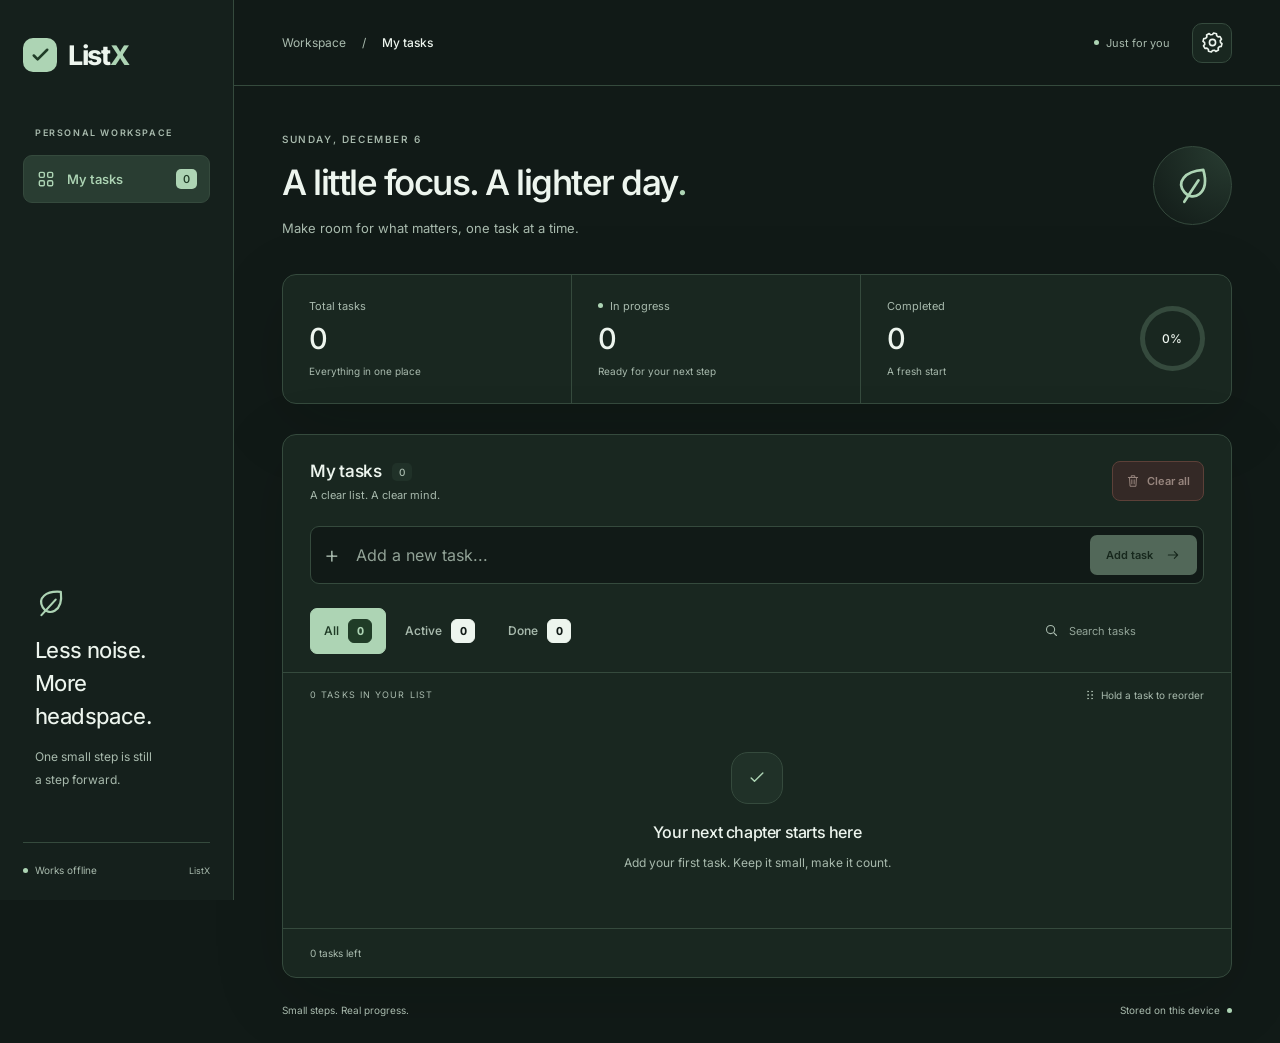
==== index.html @ b414ad7b "Polish mobile layout, themes and animated task reordering" ====
<!doctype html>
<html lang="en" data-theme="dark">
  <head>
    <meta charset="utf-8" />
    <meta name="viewport" content="width=device-width, initial-scale=1, viewport-fit=cover" />
    <meta name="apple-mobile-web-app-capable" content="yes" />
    <meta name="apple-mobile-web-app-status-bar-style" content="black-translucent" />
    <link rel="apple-touch-icon" href="imgs/icon-192.png" />
    <meta name="theme-color" content="#101816" />
    <meta
      name="description"
      content="A little structure for a clearer day. ListX is your private, offline-first task list."
    />
    <link rel="icon" href="imgs/icon-192.png" />
    <link rel="manifest" href="manifest.json" />
    <link rel="stylesheet" href="css/style.css" />
    <title>ListX · Your space to focus</title>
    <script>
      try {
        const prefix = location.pathname.toLowerCase().startsWith("/listx/") ? "listx:/ListX/:" : "";
        const t = localStorage.getItem(prefix + "theme");
        document.documentElement.dataset.theme = [
          "dark",
          "dark-blue",
          "graphite",
          "obsidian", "petrol", "espresso",
          "light",
          "light-blue",
          "light-sage",
        ].includes(t)
          ? t
          : "dark";
        const a = JSON.parse(localStorage.getItem(prefix + "listx-appearance") || "{}");
        if (["inter", "system", "editorial", "mono"].includes(a.font))
          document.documentElement.dataset.font = a.font;
        if (["small", "compact", "comfortable", "large"].includes(a.size))
          document.documentElement.dataset.size = a.size;
      } catch {}
    </script>
  </head>
  <body>
    <svg class="svg-defs" xmlns="http://www.w3.org/2000/svg" aria-hidden="true">
      <defs>
        <symbol id="i-grip" viewBox="0 0 24 24">
          <circle cx="8" cy="5" r="1" />
          <circle cx="16" cy="5" r="1" />
          <circle cx="8" cy="12" r="1" />
          <circle cx="16" cy="12" r="1" />
          <circle cx="8" cy="19" r="1" />
          <circle cx="16" cy="19" r="1" />
        </symbol>
        <symbol id="i-settings" viewBox="0 0 24 24">
          <path
            d="m9 3-1 3-3 1-2 3 2 2-1 3 3 2 1 3h4l1-3 3-1 2-3-2-2 1-3-3-2-1-3Z"
          />
          <circle cx="10" cy="11" r="3" />
        </symbol>
        <symbol id="i-check" viewBox="0 0 24 24">
          <path d="m5 12 4 4L19 6" />
        </symbol>
        <symbol id="i-grid" viewBox="0 0 24 24">
          <rect x="4" y="4" width="6" height="6" rx="1.5" />
          <rect x="14" y="4" width="6" height="6" rx="1.5" />
          <rect x="4" y="14" width="6" height="6" rx="1.5" />
          <rect x="14" y="14" width="6" height="6" rx="1.5" />
        </symbol>
        <symbol id="i-sun" viewBox="0 0 24 24">
          <circle cx="12" cy="12" r="4" />
          <path
            d="M12 2v2m0 16v2M2 12h2m16 0h2M5 5l1.5 1.5m11 11L19 19M5 19l1.5-1.5m11-11L19 5"
          />
        </symbol>
        <symbol id="i-search" viewBox="0 0 24 24">
          <circle cx="10.5" cy="10.5" r="6.5" />
          <path d="m16 16 4 4" />
        </symbol>
        <symbol id="i-edit" viewBox="0 0 24 24">
          <path d="m15 5 4 4M4 20l5-1L20 8a2.8 2.8 0 0 0-4-4L5 15l-1 5Z" />
        </symbol>
        <symbol id="i-trash" viewBox="0 0 24 24">
          <path d="M4 6h16M9 6V3h6v3M6 6l1 15h10l1-15M10 10v7m4-7v7" />
        </symbol>
        <symbol id="i-arrow" viewBox="0 0 24 24">
          <path d="M5 12h14m-5-5 5 5-5 5" />
        </symbol>
        <symbol id="i-leaf" viewBox="0 0 24 24">
          <path d="M20 3C8 2 2 8 6 15s16 4 14-12ZM5 21 16 9" />
        </symbol>
      </defs>
    </svg>
    <div class="app-shell">
      <aside class="sidebar">
        <a class="brand" href="./" aria-label="ListX home"
          ><span class="brand-mark"
            ><svg><use href="#i-check" /></svg></span
          >List<span class="brand-x">X</span></a
        >
        <div class="workspace-label">PERSONAL WORKSPACE</div>
        <button class="nav-item active" type="button" id="all-nav">
          <svg><use href="#i-grid" /></svg><span>My tasks</span
          ><span class="nav-count" id="nav-count">0</span>
        </button>
        <div class="sidebar-note">
          <svg><use href="#i-leaf" /></svg>
          <h2>Less noise.<br />More headspace.</h2>
          <p>One small step is still<br />a step forward.</p>
        </div>
        <div class="sidebar-bottom">
          <span class="status-dot"></span
          ><span id="connection-status">Works offline</span
          ><span class="version">ListX</span>
        </div>
      </aside>
      <div class="workspace">
        <header class="topbar">
          <span class="breadcrumb"
            >Workspace <span>/</span> <strong>My tasks</strong></span
          >
          <div class="top-actions">
            <span class="private-label"
              ><span class="status-dot"></span> Just for you</span
            ><button
              type="button"
              class="icon-button"
              id="settings-button"
              aria-label="Open appearance settings"
              title="Appearance settings"
            >
              <svg viewBox="0 0 24 24" aria-hidden="true"><path d="M20.30,12.00 L21.93,13.18 L21.08,16.19 L19.08,16.34 L17.87,17.87 L18.19,19.85 L15.46,21.38 L13.94,20.07 L12.00,20.30 L10.82,21.93 L7.81,21.08 L7.66,19.08 L6.13,17.87 L4.15,18.19 L2.62,15.46 L3.93,13.94 L3.70,12.00 L2.07,10.82 L2.92,7.81 L4.92,7.66 L6.13,6.13 L5.81,4.15 L8.54,2.62 L10.06,3.93 L12.00,3.70 L13.18,2.07 L16.19,2.92 L16.34,4.92 L17.87,6.13 L19.85,5.81 L21.38,8.54 L20.07,10.06 Z"/><circle cx="12" cy="12" r="3.2"/></svg>
            </button>
          </div>
        </header>
        <main id="main-content">
          <section class="intro">
            <div>
              <p class="eyebrow" id="date-label">YOUR PERSONAL SPACE</p>
              <h1>
                A little focus.<br class="mobile-break" />
                A lighter day<span>.</span>
              </h1>
              <p class="intro-copy">
                Make room for what matters, one task at a time.
              </p>
            </div>
            <div class="intro-decoration" aria-hidden="true">
              <svg><use href="#i-leaf" /></svg>
            </div>
          </section>
          <section class="overview" aria-label="Task overview">
            <div class="stat">
              <span class="stat-label">Total tasks</span
              ><strong id="stat-total">0</strong
              ><span class="stat-hint">Everything in one place</span>
            </div>
            <div class="stat">
              <span class="stat-label"
                ><span class="tiny-dot"></span> In progress</span
              ><strong id="stat-active">0</strong
              ><span class="stat-hint">Ready for your next step</span>
            </div>
            <div class="stat progress-stat">
              <div>
                <span class="stat-label">Completed</span
                ><strong id="stat-completed">0</strong
                ><span class="stat-hint" id="progress-caption"
                  >A fresh start</span
                >
              </div>
              <div
                class="progress-ring"
                id="progress-ring"
                role="progressbar"
                aria-label="Tasks completed"
                aria-valuemin="0"
                aria-valuemax="100"
                aria-valuenow="0"
              >
                <span id="progress-value">0%</span>
              </div>
            </div>
          </section>
          <section class="task-panel" aria-label="Your tasks">
            <div class="panel-title">
              <div>
                <h2>My tasks <span id="heading-count">0</span></h2>
                <p>A clear list. A clear mind.</p>
              </div>
              <button
                class="text-button danger"
                id="clear-all"
                type="button"
                disabled
              >
                <svg><use href="#i-trash" /></svg>Clear all
              </button>
            </div>
            <form id="add-form" autocomplete="off">
              <label class="sr-only" for="task-input">New task</label
              ><span class="input-plus" aria-hidden="true">+</span
              ><input
                id="task-input"
                name="task"
                dir="auto"
                placeholder="Add a new task..."
                maxlength="2000"
              /><button
                class="primary-button"
                type="submit"
                id="add-button"
                disabled
              >
                <span>Add task</span><svg><use href="#i-arrow" /></svg>
              </button>
            </form>
            <div class="list-toolbar">
              <div class="filters" role="group" aria-label="Filter tasks">
                <button
                  type="button"
                  class="filter selected"
                  data-filter="all"
                  aria-pressed="true"
                >
                  All <span id="filter-all">0</span></button
                ><button
                  type="button"
                  class="filter"
                  data-filter="active"
                  aria-pressed="false"
                >
                  Active <span id="filter-active">0</span></button
                ><button
                  type="button"
                  class="filter"
                  data-filter="completed"
                  aria-pressed="false"
                >
                  Done <span id="filter-completed">0</span>
                </button>
              </div>
              <div class="search-field">
                <svg><use href="#i-search" /></svg
                ><label class="sr-only" for="search-input">Search tasks</label
                ><input
                  id="search-input"
                  type="search"
                  placeholder="Search tasks"
                  autocomplete="off"
                />
              </div>
            </div>
            <div class="list-label">
              <span id="list-summary">YOUR LIST</span
              ><span class="reorder-hint"
                ><svg><use href="#i-grip" /></svg>Hold a task to reorder</span
              >
            </div>
            <ul id="task-list" class="task-list" aria-label="Tasks"></ul>
            <div id="empty-state" class="empty-state">
              <span class="empty-icon"
                ><svg><use href="#i-check" /></svg
              ></span>
              <h3>Your next chapter starts here</h3>
              <p>Add your first task. Keep it small, make it count.</p>
            </div>
            <footer class="panel-footer">
              <span id="remaining-label">0 tasks left</span
              ><button
                type="button"
                class="text-button"
                id="clear-completed"
                hidden
              >
                Clear completed
              </button>
            </footer>
          </section>
          <footer class="workspace-footer">
            <span>Small steps. Real progress.</span
            ><span>Stored on this device <span class="status-dot"></span></span>
          </footer>
          <p class="storage-warning" id="storage-warning" role="alert" hidden>
            Storage is unavailable. Changes will only last until you close this
            page.
          </p>
        </main>
      </div>
    </div>
    <dialog
      id="settings-dialog"
      class="settings-dialog"
      aria-labelledby="settings-title"
    >
      <div class="settings-heading">
        <div>
          <p class="eyebrow">MAKE IT YOURS</p>
          <h2 id="settings-title">A space that feels like you.</h2>
          <p>Fine-tune your everyday workspace.</p>
        </div>
        <button
          type="button"
          id="settings-close"
          class="icon-button close-settings"
          aria-label="Close appearance settings"
        >
          ×
        </button>
      </div>
      <section class="settings-section">
        <h3>Color palette</h3>
        <p>Six dark palettes. Three light alternatives.</p>
        <div class="theme-grid" role="group" aria-label="Color palette">
          <button
            type="button"
            class="theme-choice"
            data-palette="dark"
            aria-pressed="true"
          >
            <span
              class="theme-swatch"
              style="--sample-bg:#111a17;--sample-surface:#203128;--sample-accent:#add4b4;"
              ><i></i><b></b></span
            ><span>Evergreen<small>Dark green</small></span
            ><span class="choice-check">✓</span>
          </button>
          <button
            type="button"
            class="theme-choice"
            data-palette="dark-blue"
            aria-pressed="false"
          >
            <span
              class="theme-swatch"
              style="--sample-bg:#111725;--sample-surface:#213049;--sample-accent:#abc6f1;"
              ><i></i><b></b></span
            ><span>Midnight<small>Dark blue</small></span
            ><span class="choice-check">✓</span>
          </button>
          <button
            type="button"
            class="theme-choice"
            data-palette="graphite"
            aria-pressed="false"
          >
            <span
              class="theme-swatch"
              style="--sample-bg:#19181e;--sample-surface:#302c39;--sample-accent:#cbb9e7;"
              ><i></i><b></b></span
            ><span>Graphite<small>Dark violet</small></span
            ><span class="choice-check">✓</span>
          </button>
<button type="button" class="theme-choice" data-palette="obsidian" aria-pressed="false"><span class="theme-swatch" style="--sample-bg:#0a0b0d;--sample-surface:#20242a;--sample-accent:#ccd4df;"><i></i><b></b></span><span>Obsidian<small>True black</small></span><span class="choice-check">✓</span></button><button type="button" class="theme-choice" data-palette="petrol" aria-pressed="false"><span class="theme-swatch" style="--sample-bg:#0d1c20;--sample-surface:#1d3b41;--sample-accent:#9fd4ce;"><i></i><b></b></span><span>Petrol<small>Deep teal</small></span><span class="choice-check">✓</span></button><button type="button" class="theme-choice" data-palette="espresso" aria-pressed="false"><span class="theme-swatch" style="--sample-bg:#1c1714;--sample-surface:#372c24;--sample-accent:#dfc19c;"><i></i><b></b></span><span>Espresso<small>Warm charcoal</small></span><span class="choice-check">✓</span></button>          <button
            type="button"
            class="theme-choice"
            data-palette="light"
            aria-pressed="false"
          >
            <span
              class="theme-swatch"
              style="--sample-bg:#f8f5ef;--sample-surface:#f2ede3;--sample-accent:#ddcbaa;"
              ><i></i><b></b></span
            ><span>Linen<small>Warm light</small></span
            ><span class="choice-check">✓</span>
          </button>
          <button
            type="button"
            class="theme-choice"
            data-palette="light-blue"
            aria-pressed="false"
          >
            <span
              class="theme-swatch"
              style="--sample-bg:#f0f4fa;--sample-surface:#eaf0f9;--sample-accent:#c6d8f3;"
              ><i></i><b></b></span
            ><span>Daylight<small>Light blue</small></span
            ><span class="choice-check">✓</span>
          </button>
          <button
            type="button"
            class="theme-choice"
            data-palette="light-sage"
            aria-pressed="false"
          >
            <span
              class="theme-swatch"
              style="--sample-bg:#faf1f5;--sample-surface:#f7eaf0;--sample-accent:#edc8d9;"
              ><i></i><b></b></span
            ><span>Rose<small>Rose quartz</small></span
            ><span class="choice-check">✓</span>
          </button>
        </div>
      </section>
      <section class="settings-section">
        <h3>Typography</h3>
        <p>A different voice, the same clarity.</p>
        <div class="font-options" role="group" aria-label="Font style">
          <button type="button" data-font-option="inter" aria-pressed="true">
            <span>Aa</span>Modern<small>Inter</small></button
          ><button type="button" data-font-option="system" aria-pressed="false">
            <span>Aa</span>Native<small>System font</small></button
          ><button
            type="button"
            data-font-option="editorial"
            aria-pressed="false"
          >
            <span>Aa</span>Editorial<small>Serif</small>
          </button>
        <button type="button" data-font-option="mono" aria-pressed="false"><span>Aa</span>Mono<small>Monospace</small></button></div>
        <p class="settings-detail">
          Arabic text keeps its self-hosted Tajawal font.
        </p>
      </section>
      <section class="settings-section">
        <h3>Task text size</h3>
        <div class="size-options" role="group" aria-label="Task text size"><button type="button" data-size-option="small" aria-pressed="false"><span>Aa</span>Small<small>13px</small></button>
          <button type="button" data-size-option="compact" aria-pressed="false">
            <span>Aa</span>Compact<small>15px</small></button
          ><button
            type="button"
            data-size-option="comfortable"
            aria-pressed="true"
          >
            <span>Aa</span>Comfort<small>17px</small></button
          ><button type="button" data-size-option="large" aria-pressed="false">
            <span>Aa</span>Large<small>20px</small>
          </button>
        </div>
      </section>
      <div class="settings-preview">
        <span>LIVE PREVIEW</span>
        <p dir="auto">Make room for what matters.</p>
        <p dir="auto">خطوة صغيرة كل يوم</p>
      </div>
      <div class="settings-bottom">
        <span>Saved on this device</span
        ><button type="button" class="text-button" id="reset-appearance">
          Reset appearance
        </button>
      </div>
    </dialog>
    <dialog id="edit-dialog" aria-labelledby="edit-title">
      <form id="edit-form">
        <p class="eyebrow">A LITTLE FINE-TUNING</p>
        <h2 id="edit-title">Edit task</h2>
        <label for="edit-input">Task name</label
        ><input id="edit-input" dir="auto" maxlength="2000" required />
        <div class="dialog-buttons">
          <button type="button" class="secondary-button" id="edit-cancel">
            Cancel</button
          ><button type="submit" class="primary-button" id="edit-save">
            Save changes
          </button>
        </div>
      </form>
    </dialog>
    <dialog id="clear-dialog" aria-labelledby="clear-title">
      <p class="eyebrow">START FRESH</p>
      <h2 id="clear-title">Clear all tasks?</h2>
      <p id="clear-description">You can undo this right after clearing.</p>
      <div class="dialog-buttons">
        <button type="button" class="secondary-button" id="clear-cancel">
          Keep tasks</button
        ><button type="button" class="danger-button" id="clear-confirm">
          Clear all
        </button>
      </div>
    </dialog>
    <div class="toast" id="toast" role="status" hidden>
      <span id="toast-message"></span
      ><button type="button" id="undo-button" hidden>Undo</button
      ><button
        type="button"
        id="dismiss-toast"
        aria-label="Dismiss notification"
      >
        ×
      </button>
    </div>
    <div
      class="sr-only"
      role="status"
      id="live-status"
      aria-live="polite"
    ></div>
    <script src="js/app.js" defer></script>
  </body>
</html>
---- css/style.css ----
@font-face {
  font-family: Inter;
  src: url("../fonts/inter-var-latin.woff2") format("woff2");
  font-weight: 100 900;
  font-display: swap;
}
@font-face {
  font-family: Tajawal;
  src: url("../fonts/tajawal-400-arabic.woff2") format("woff2");
  font-weight: 400;
  font-display: swap;
}
@font-face {
  font-family: Tajawal;
  src: url("../fonts/tajawal-500-arabic.woff2") format("woff2");
  font-weight: 500;
  font-display: swap;
}
@font-face {
  font-family: Tajawal;
  src: url("../fonts/tajawal-700-arabic.woff2") format("woff2");
  font-weight: 700;
  font-display: swap;
}
:root {
  color-scheme: dark;
  --bg: #101816;
  --sidebar: #131d1a;
  --surface: #17221e;
  --raised: #1d2a25;
  --hover: #23342d;
  --border: #2b3932;
  --text: #edf4ee;
  --muted: #9daa9f;
  --accent: #bde3aa;
  --accent-ink: #1c321b;
  --danger: #f3a69c;
  --ring: #a9d596;
  --shadow: 0 18px 70px #050b0826;
}
[data-theme="light"] {
  color-scheme: light;
  --bg: #f6f8f3;
  --sidebar: #eef2e9;
  --surface: #fff;
  --raised: #f3f6ef;
  --hover: #e9efdf;
  --border: #dce3d6;
  --text: #213024;
  --muted: #65715f;
  --accent: #c2dda9;
  --accent-ink: #243c1d;
  --danger: #a33028;
  --ring: #6d934d;
  --shadow: 0 18px 70px #30411c08;
}
* {
  box-sizing: border-box;
}
body {
  margin: 0;
  background: var(--bg);
  color: var(--text);
  font-family: Inter, Tajawal, system-ui, sans-serif;
  font-size: 14px;
  -webkit-font-smoothing: antialiased;
}
button,
input {
  font: inherit;
}
button,
a,
input {
  -webkit-tap-highlight-color: transparent;
}
button {
  cursor: pointer;
}
button:disabled {
  cursor: default;
  opacity: 0.42;
}
button {
  transition:
    background 0.15s,
    color 0.15s,
    transform 0.15s;
}
button:active:not(:disabled) {
  transform: translateY(1px);
}
button:focus-visible,
a:focus-visible,
input:focus-visible {
  outline: 2px solid var(--ring);
  outline-offset: 4px;
}
svg {
  width: 20px;
  height: 20px;
  fill: none;
  stroke: currentColor;
  stroke-width: 1.7;
  stroke-linecap: round;
  stroke-linejoin: round;
  flex-shrink: 0;
}
.svg-defs {
  display: none;
}
[hidden] {
  display: none !important;
}
.sr-only {
  position: absolute;
  width: 1px;
  height: 1px;
  padding: 0;
  margin: -1px;
  overflow: hidden;
  clip: rect(0, 0, 0, 0);
  white-space: nowrap;
  border: 0;
}
.app-shell {
  display: flex;
  min-height: 100vh;
}
.sidebar {
  width: 234px;
  flex-shrink: 0;
  background: var(--sidebar);
  border-right: 1px solid var(--border);
  display: flex;
  flex-direction: column;
  padding: 38px 23px 24px;
  position: fixed;
  inset: 0 auto 0 0;
}
.brand {
  display: flex;
  align-items: center;
  text-decoration: none;
  color: var(--text);
  font-size: 27px;
  font-weight: 750;
  letter-spacing: -1.3px;
  width: fit-content;
}
.brand-mark {
  display: grid;
  place-items: center;
  width: 34px;
  height: 34px;
  border-radius: 10px;
  background: var(--accent);
  color: var(--accent-ink);
  margin-right: 11px;
}
.brand-mark svg {
  width: 23px;
  height: 23px;
  stroke-width: 2.7;
}
.brand-x {
  color: var(--accent);
}
[data-theme="light"] .brand-x {
  color: #5b823f;
}
.workspace-label {
  font-size: 9px;
  letter-spacing: 1.6px;
  color: var(--muted);
  margin: 55px 12px 17px;
  font-weight: 600;
}
.nav-item {
  display: flex;
  align-items: center;
  gap: 11px;
  width: 100%;
  background: var(--hover);
  color: var(--accent);
  border: 1px solid var(--border);
  border-radius: 9px;
  padding: 13px 12px;
  font-size: 13px;
  font-weight: 550;
}
.nav-count {
  margin-left: auto;
  font-size: 11px;
  padding: 3px 7px;
  border-radius: 5px;
  background: var(--accent);
  color: var(--accent-ink);
}
[data-theme="light"] .nav-item {
  color: var(--text);
}
.sidebar-note {
  margin: auto 12px 50px;
  padding-top: 90px;
}
.sidebar-note > svg {
  color: var(--accent);
  width: 31px;
  height: 31px;
  margin-bottom: 12px;
}
.sidebar-note h2 {
  font-weight: 450;
  font-size: 22px;
  line-height: 1.5;
  letter-spacing: -0.6px;
  margin: 0 0 13px;
}
.sidebar-note p {
  font-size: 12px;
  line-height: 1.9;
  color: var(--muted);
  margin: 0;
}
.sidebar-bottom {
  border-top: 1px solid var(--border);
  padding-top: 21px;
  display: flex;
  align-items: center;
  gap: 7px;
  font-size: 10px;
  color: var(--muted);
}
.status-dot,
.tiny-dot {
  width: 5px;
  height: 5px;
  display: inline-block;
  border-radius: 50%;
  background: var(--accent);
  flex-shrink: 0;
}
[data-theme="light"] .status-dot,
[data-theme="light"] .tiny-dot {
  background: #658844;
}
.version {
  margin-left: auto;
  font-size: 9px;
}
.workspace {
  margin-left: 234px;
  min-width: 0;
  flex: 1;
}
.topbar {
  height: 86px;
  border-bottom: 1px solid var(--border);
  display: flex;
  align-items: center;
  justify-content: space-between;
  padding: 0 48px;
  gap: 12px;
}
.breadcrumb {
  font-size: 12px;
  color: var(--muted);
}
.breadcrumb span {
  margin: 0 13px;
  color: var(--muted);
}
.breadcrumb strong {
  font-weight: 500;
  color: var(--text);
}
.top-actions {
  display: flex;
  align-items: center;
  gap: 22px;
}
.private-label {
  display: flex;
  align-items: center;
  gap: 7px;
  font-size: 11px;
  color: var(--muted);
}
.icon-button {
  display: grid;
  place-items: center;
  width: 36px;
  height: 36px;
  border: 1px solid var(--border);
  border-radius: 10px;
  background: var(--surface);
  color: var(--text);
}
.icon-button:hover {
  background: var(--hover);
}
.icon-button svg {
  width: 17px;
  height: 17px;
}
main {
  max-width: 1100px;
  margin: auto;
  padding: 47px 48px 24px;
}
.intro {
  display: flex;
  align-items: center;
  justify-content: space-between;
  margin-bottom: 35px;
  gap: 20px;
}
.eyebrow {
  font-size: 10px;
  letter-spacing: 1.6px;
  color: var(--muted);
  font-weight: 550;
  margin: 0 0 16px;
  text-transform: uppercase;
}
h1 {
  font-size: 35px;
  line-height: 1.22;
  font-weight: 550;
  letter-spacing: -1.5px;
  margin: 0 0 13px;
}
h1 > span {
  color: var(--accent);
}
.intro-copy {
  font-size: 13px;
  color: var(--muted);
  margin: 0;
  line-height: 1.7;
}
.intro-decoration {
  display: grid;
  place-items: center;
  flex-shrink: 0;
  width: 79px;
  height: 79px;
  border: 1px solid var(--border);
  border-radius: 50%;
  background: radial-gradient(ellipse at top right, var(--hover), transparent);
}
.intro-decoration svg {
  width: 38px;
  height: 38px;
  color: var(--accent);
  transform: rotate(-9deg);
}
.mobile-break {
  display: none;
}
.overview {
  display: grid;
  grid-template-columns: 1fr 1fr 1.28fr;
  border: 1px solid var(--border);
  border-radius: 14px;
  overflow: hidden;
  background: var(--surface);
  margin-bottom: 30px;
  box-shadow: var(--shadow);
}
.stat {
  padding: 24px 26px;
  display: flex;
  flex-direction: column;
  border-right: 1px solid var(--border);
  gap: 11px;
  min-width: 0;
}
.stat:last-child {
  border: 0;
}
.stat-label {
  font-size: 11px;
  color: var(--muted);
  display: flex;
  align-items: center;
  gap: 7px;
}
.stat strong {
  font-size: 29px;
  font-weight: 500;
  letter-spacing: -1px;
  line-height: 1;
}
.stat-hint {
  font-size: 10px;
  color: var(--muted);
  line-height: 1.5;
}
.progress-stat {
  flex-direction: row;
  justify-content: space-between;
  align-items: center;
  gap: 15px;
}
.progress-stat > div:first-child {
  display: flex;
  flex-direction: column;
  gap: 11px;
}
.progress-ring {
  --progress: 0%;
  width: 65px;
  height: 65px;
  flex-shrink: 0;
  position: relative;
  border-radius: 50%;
  background: conic-gradient(var(--accent) var(--progress), var(--border) 0);
  display: grid;
  place-items: center;
}
.progress-ring:before {
  content: "";
  position: absolute;
  inset: 5px;
  background: var(--surface);
  border-radius: 50%;
}
.progress-ring span {
  position: relative;
  font-size: 12px;
  font-weight: 500;
}
.task-panel {
  border: 1px solid var(--border);
  border-radius: 14px;
  background: var(--surface);
  box-shadow: var(--shadow);
  overflow: hidden;
}
.panel-title {
  display: flex;
  align-items: center;
  justify-content: space-between;
  gap: 14px;
  padding: 26px 27px 24px;
}
.panel-title h2 {
  font-size: 17px;
  font-weight: 550;
  margin: 0 0 7px;
  letter-spacing: -0.3px;
}
.panel-title h2 span {
  font-size: 10px;
  vertical-align: middle;
  margin-left: 7px;
  padding: 3px 7px;
  border-radius: 5px;
  background: var(--raised);
  color: var(--muted);
  font-weight: 500;
}
.panel-title p {
  color: var(--muted);
  font-size: 11px;
  margin: 0;
}
.text-button {
  display: inline-flex;
  gap: 6px;
  align-items: center;
  border: 0;
  background: none;
  font-size: 11px;
  color: var(--muted);
  padding: 9px 3px;
  min-height: 36px;
}
.text-button:hover {
  color: var(--text);
}
.text-button svg {
  width: 14px;
  height: 14px;
}
.text-button.danger {
  color: var(--danger);
}
#add-form {
  display: flex;
  align-items: center;
  background: var(--bg);
  border: 1px solid var(--border);
  border-radius: 9px;
  margin: 0 27px 24px;
  padding: 6px;
  gap: 7px;
}
#add-form:focus-within {
  border-color: var(--ring);
}
.input-plus {
  font-size: 24px;
  color: var(--muted);
  font-weight: 300;
  padding: 0 7px;
}
input {
  min-width: 0;
  color: var(--text);
}
#task-input {
  border: 0;
  outline: none;
  background: none;
  flex: 1;
  font-size: 12px;
  height: 39px;
  width: 100%;
  font-family: Inter, Tajawal, sans-serif;
}
input::placeholder {
  color: var(--muted);
  opacity: 0.85;
}
.primary-button,
.secondary-button,
.danger-button {
  display: inline-flex;
  align-items: center;
  justify-content: center;
  gap: 12px;
  border: 0;
  border-radius: 7px;
  padding: 12px 16px;
  font-size: 11px;
  font-weight: 600;
  min-height: 40px;
  white-space: nowrap;
  background: var(--accent);
  color: var(--accent-ink);
}
.primary-button:hover:not(:disabled) {
  filter: brightness(1.06);
}
.primary-button svg {
  width: 16px;
  height: 16px;
}
.secondary-button {
  background: var(--raised);
  color: var(--text);
  border: 1px solid var(--border);
}
.danger-button {
  background: var(--danger);
  color: #291b18;
}
.list-toolbar {
  border-bottom: 1px solid var(--border);
  display: flex;
  align-items: center;
  justify-content: space-between;
  gap: 12px;
  padding: 0 27px 17px;
}
.filters {
  display: flex;
  gap: 4px;
  background: var(--bg);
  padding: 4px;
  border-radius: 8px;
}
.filter {
  border: 0;
  background: transparent;
  color: var(--muted);
  padding: 8px 10px;
  border-radius: 5px;
  font-size: 11px;
  display: flex;
  gap: 8px;
  align-items: center;
  min-height: 32px;
}
.filter span {
  font-size: 9px;
  opacity: 0.8;
}
.filter.selected {
  background: var(--hover);
  color: var(--text);
}
.filter:hover {
  color: var(--text);
}
.search-field {
  display: flex;
  align-items: center;
  gap: 8px;
  max-width: 160px;
}
.search-field svg {
  width: 15px;
  height: 15px;
  color: var(--muted);
}
.search-field input {
  font-size: 11px;
  background: none;
  border: 0;
  width: 100%;
  height: 36px;
  outline-offset: 0;
}
.task-list {
  list-style: none;
  padding: 0;
  margin: 0;
}
.task {
  display: flex;
  align-items: center;
  gap: 13px;
  min-height: 72px;
  padding: 14px 27px;
  border-bottom: 1px solid var(--border);
}
.task:last-child {
  border: 0;
}
.task:hover {
  background: var(--raised);
}
.task-checkbox {
  appearance: none;
  width: 20px;
  height: 20px;
  margin: 0;
  flex-shrink: 0;
  border: 1.5px solid var(--muted);
  border-radius: 6px;
  cursor: pointer;
  position: relative;
}
.task-checkbox:checked {
  background: var(--accent);
  border-color: var(--accent);
}
.task-checkbox:checked:after {
  content: "";
  position: absolute;
  left: 5px;
  top: 2px;
  width: 5px;
  height: 10px;
  border: solid var(--accent-ink);
  border-width: 0 2px 2px 0;
  transform: rotate(45deg);
}
.task-content {
  flex: 1;
  min-width: 0;
  overflow-wrap: anywhere;
  white-space: pre-wrap;
  margin: 0;
  font-size: 13px;
  line-height: 1.7;
  font-family: Inter, Tajawal, sans-serif;
}
.task.done .task-content {
  text-decoration: line-through;
  color: var(--muted);
}
.task-actions {
  display: flex;
  gap: 3px;
  flex-shrink: 0;
}
.task-actions button {
  width: 32px;
  height: 36px;
  background: none;
  border: 0;
  border-radius: 5px;
  color: var(--muted);
  display: grid;
  place-items: center;
}
.task-actions button:hover {
  background: var(--hover);
  color: var(--text);
}
.task-actions button:last-child:hover {
  color: var(--danger);
}
.task-actions svg {
  width: 15px;
  height: 15px;
}
.empty-state {
  text-align: center;
  padding: 47px 20px 55px;
}
.empty-icon {
  display: grid;
  place-items: center;
  width: 52px;
  height: 52px;
  border: 1px solid var(--border);
  background: var(--raised);
  border-radius: 17px;
  margin: 0 auto 18px;
  color: var(--accent);
}
.empty-state h3 {
  font-size: 16px;
  font-weight: 500;
  letter-spacing: -0.4px;
  margin: 0 0 10px;
}
.empty-state p {
  font-size: 12px;
  color: var(--muted);
  line-height: 1.8;
  margin: 0;
}
.panel-footer {
  display: flex;
  justify-content: space-between;
  align-items: center;
  border-top: 1px solid var(--border);
  padding: 9px 27px;
  min-height: 49px;
  font-size: 10px;
  color: var(--muted);
}
.workspace-footer {
  display: flex;
  justify-content: space-between;
  gap: 12px;
  font-size: 10px;
  color: var(--muted);
  padding-top: 23px;
  line-height: 1.8;
}
.workspace-footer > span:last-child {
  display: flex;
  align-items: center;
  gap: 7px;
}
.storage-warning {
  font-size: 12px;
  line-height: 1.8;
  color: var(--danger);
  border: 1px solid var(--danger);
  border-radius: 8px;
  padding: 12px;
}
dialog {
  background: var(--surface);
  color: var(--text);
  border: 1px solid var(--border);
  border-radius: 16px;
  width: min(440px, calc(100% - 32px));
  padding: 30px;
  box-shadow: 0 20px 100px #0005;
}
dialog::backdrop {
  background: #050a08a8;
  backdrop-filter: blur(5px);
}
dialog h2 {
  font-size: 25px;
  letter-spacing: -0.7px;
  font-weight: 550;
  margin: 0 0 23px;
}
dialog label {
  display: block;
  font-size: 12px;
  color: var(--muted);
  margin-bottom: 9px;
}
dialog input {
  width: 100%;
  padding: 13px;
  border: 1px solid var(--border);
  border-radius: 8px;
  background: var(--bg);
  font-family: Inter, Tajawal, sans-serif;
}
dialog > p:not(.eyebrow) {
  font-size: 13px;
  color: var(--muted);
  line-height: 1.8;
}
.dialog-buttons {
  display: flex;
  justify-content: flex-end;
  gap: 9px;
  margin-top: 26px;
}
.toast {
  position: fixed;
  bottom: 25px;
  left: 50%;
  transform: translateX(-50%);
  z-index: 10;
  display: flex;
  align-items: center;
  gap: 18px;
  background: var(--text);
  color: var(--bg);
  border: 1px solid var(--border);
  box-shadow: 0 8px 40px #0003;
  border-radius: 10px;
  padding: 12px 16px;
  font-size: 12px;
  max-width: calc(100% - 28px);
  width: max-content;
}
.toast button {
  border: 0;
  background: none;
  color: inherit;
  min-height: 32px;
  font-size: 12px;
  font-weight: 600;
  padding: 4px;
}
#dismiss-toast {
  font-size: 20px;
  font-weight: 400;
}
@media (min-width: 1450px) {
  main {
    padding-top: 60px;
  }
  .intro {
    margin-bottom: 44px;
  }
  h1 {
    font-size: 40px;
  }
}
@media (max-width: 1100px) {
  .sidebar {
    width: 200px;
    padding-left: 18px;
    padding-right: 18px;
  }
  .workspace {
    margin-left: 200px;
  }
  .topbar {
    padding: 0 32px;
  }
  main {
    padding: 35px 32px 24px;
  }
  h1 {
    font-size: 30px;
  }
  .stat {
    padding: 22px 20px;
  }
  .stat-hint {
    font-size: 9px;
  }
  .progress-ring {
    width: 53px;
    height: 53px;
  }
  .intro-decoration {
    width: 65px;
    height: 65px;
  }
  .progress-stat {
    gap: 8px;
  }
}
@media (max-width: 850px) {
  .sidebar {
    width: 175px;
  }
  .workspace {
    margin-left: 175px;
  }
  .workspace-label {
    font-size: 8px;
    letter-spacing: 1px;
  }
  .sidebar-note {
    margin-left: 5px;
  }
  .sidebar-note h2 {
    font-size: 20px;
  }
  .topbar {
    padding: 0 24px;
  }
  main {
    padding: 30px 24px 24px;
  }
  .intro-decoration {
    display: none;
  }
  .overview {
    grid-template-columns: 1fr 1fr 1fr;
  }
  .stat {
    padding: 20px 16px;
  }
  .stat-hint {
    display: none;
  }
  .progress-ring {
    display: none;
  }
  .stat-label {
    font-size: 10px;
  }
  .search-field {
    max-width: 120px;
  }
  .list-toolbar {
    padding-left: 20px;
    padding-right: 20px;
  }
  .filter {
    padding: 8px;
  }
  .panel-title {
    padding: 23px 20px;
  }
  #add-form {
    margin-left: 20px;
    margin-right: 20px;
  }
  .task {
    padding: 14px 20px;
  }
  .panel-footer {
    padding-left: 20px;
    padding-right: 20px;
  }
}
@media (max-width: 650px) {
  .app-shell {
    display: block;
  }
  .sidebar {
    width: auto;
    position: static;
    inset: auto;
    flex-direction: row;
    align-items: center;
    justify-content: space-between;
    padding: 20px 22px;
    border-right: 0;
    border-bottom: 1px solid var(--border);
  }
  .brand {
    font-size: 25px;
  }
  .brand-mark {
    width: 30px;
    height: 30px;
    border-radius: 9px;
    margin-right: 9px;
  }
  .brand-mark svg {
    width: 20px;
    height: 20px;
  }
  .workspace-label,
  .nav-item,
  .sidebar-note {
    display: none;
  }
  .sidebar-bottom {
    border: 0;
    padding: 0;
    font-size: 10px;
  }
  .version {
    display: none;
  }
  .workspace {
    margin: 0;
  }
  .topbar {
    height: 62px;
    padding: 0 22px;
  }
  .top-actions {
    gap: 10px;
  }
  .private-label {
    display: none;
  }
  .breadcrumb {
    font-size: 10px;
  }
  .breadcrumb span {
    margin: 0 9px;
  }
  .icon-button {
    width: 34px;
    height: 34px;
  }
  main {
    padding: 30px 18px 24px;
  }
  .intro {
    margin-bottom: 26px;
    padding: 0 4px;
  }
  .eyebrow {
    font-size: 9px;
    letter-spacing: 1.5px;
    margin-bottom: 13px;
  }
  h1 {
    font-size: 32px;
    line-height: 1.21;
    letter-spacing: -1.1px;
    margin-bottom: 13px;
  }
  .mobile-break {
    display: initial;
  }
  .intro-copy {
    font-size: 11px;
    max-width: 270px;
  }
  .overview {
    margin-bottom: 23px;
    border-radius: 12px;
  }
  .stat {
    padding: 18px 15px;
    gap: 14px;
  }
  .stat strong {
    font-size: 27px;
  }
  .stat-label {
    font-size: 9px;
    white-space: nowrap;
  }
  .tiny-dot {
    width: 4px;
    height: 4px;
  }
  .progress-stat > div:first-child {
    gap: 14px;
  }
  .panel-title {
    padding: 23px 18px 20px;
  }
  .panel-title h2 {
    font-size: 16px;
  }
  .panel-title p {
    font-size: 10px;
  }
  .text-button {
    min-height: 40px;
  }
  .task-panel {
    border-radius: 12px;
  }
  #add-form {
    margin: 0 15px 19px;
    gap: 2px;
    padding: 5px;
  }
  .input-plus {
    padding: 0 5px;
  }
  #task-input {
    font-size: 11px;
    height: 37px;
  }
  .primary-button {
    padding: 11px 12px;
    font-size: 10px;
    gap: 7px;
  }
  #add-button svg {
    display: none;
  }
  .list-toolbar {
    flex-wrap: wrap;
    gap: 13px;
    padding: 0 15px 15px;
  }
  .filters {
    width: auto;
  }
  .filter {
    font-size: 10px;
    padding: 8px 9px;
    min-height: 34px;
  }
  .search-field {
    max-width: none;
    flex: 1;
    min-width: 82px;
    gap: 5px;
  }
  .search-field input {
    font-size: 10px;
    min-width: 60px;
  }
  .search-field svg {
    width: 13px;
    height: 13px;
  }
  .task {
    padding: 15px;
    gap: 11px;
    min-height: 78px;
  }
  .task-content {
    font-size: 12px;
    line-height: 1.9;
  }
  .task-actions {
    gap: 0;
  }
  .task-actions button {
    width: 30px;
    min-height: 44px;
  }
  .task-checkbox {
    width: 21px;
    height: 21px;
  }
  .task-actions svg {
    width: 14px;
    height: 14px;
  }
  .panel-footer {
    padding: 6px 15px;
    font-size: 9px;
    min-height: 49px;
  }
  .panel-footer button {
    font-size: 10px;
  }
  .workspace-footer {
    font-size: 8px;
    padding: 20px 4px 0;
    gap: 6px;
  }
  .workspace-footer .status-dot {
    width: 4px;
    height: 4px;
  }
  .empty-state {
    padding: 38px 20px 43px;
  }
  .empty-state h3 {
    font-size: 14px;
  }
  .empty-state p {
    font-size: 11px;
  }
  dialog {
    padding: 25px;
  }
  dialog h2 {
    font-size: 24px;
  }
}
@media (max-width: 350px) {
  main {
    padding-left: 12px;
    padding-right: 12px;
  }
  .sidebar {
    padding-left: 18px;
    padding-right: 18px;
  }
  h1 {
    font-size: 30px;
  }
  .stat {
    padding: 16px 11px;
  }
  .stat-label {
    font-size: 8px;
  }
  .list-toolbar {
    gap: 9px;
  }
  .search-field {
    flex-basis: 100%;
    border: 1px solid var(--border);
    padding: 0 10px;
    border-radius: 6px;
  }
  .search-field input {
    height: 34px;
  }
  .task {
    padding-left: 12px;
    padding-right: 12px;
    gap: 8px;
  }
  .task-actions button {
    width: 27px;
  }
}
@media (prefers-reduced-motion: reduce) {
  *,
  *:before,
  *:after {
    scroll-behavior: auto !important;
    transition: none !important;
    animation: none !important;
  }
}
/* Revision 2: coordinated palettes and device-local appearance settings. */
:root {
  --task-size: 17px;
  --ui-font: Inter, Tajawal, system-ui, sans-serif;
  --task-font: Inter, Tajawal, system-ui, sans-serif;
  --danger-fill: #57302c;
  --danger-border: #91554b;
  --danger-text: #ffd0c6;
}
[data-theme="dark-blue"] {
  color-scheme: dark;
  --bg: #101827;
  --sidebar: #131e30;
  --surface: #17243a;
  --raised: #1d2d46;
  --hover: #263b56;
  --border: #31435c;
  --text: #edf3ff;
  --muted: #a4b3ca;
  --accent: #a4c8ff;
  --accent-ink: #132c50;
  --ring: #96bffb;
  --danger-fill: #583139;
  --danger-border: #9c5c65;
  --danger-text: #ffd0d7;
}
[data-theme="graphite"] {
  color-scheme: dark;
  --bg: #1b191f;
  --sidebar: #211e26;
  --surface: #27232e;
  --raised: #302b39;
  --hover: #3a3245;
  --border: #47404f;
  --text: #f7f1fc;
  --muted: #b9adbf;
  --accent: #d5b9f5;
  --accent-ink: #342047;
  --ring: #d5b9f5;
  --danger-fill: #5a303f;
  --danger-border: #9c586e;
  --danger-text: #ffd3df;
}
[data-theme="light"] {
  --bg: #f7f5ef;
  --sidebar: #eeece2;
  --surface: #fffefa;
  --raised: #f1efe7;
  --hover: #e8eddf;
  --border: #d9ddcf;
  --text: #263023;
  --muted: #626b5b;
  --accent: #c2dda9;
  --accent-ink: #243c1d;
  --ring: #6d934d;
  --danger-fill: #fff0ed;
  --danger-border: #dba398;
  --danger-text: #a33223;
}
[data-theme="light-blue"] {
  color-scheme: light;
  --bg: #f0f5fc;
  --sidebar: #e9f0f9;
  --surface: #ffffff;
  --raised: #edf3fb;
  --hover: #e0ebf8;
  --border: #ccd9ea;
  --text: #203550;
  --muted: #5b6f88;
  --accent: #c0d9fb;
  --accent-ink: #153963;
  --ring: #427bbd;
  --danger-fill: #fff0ef;
  --danger-border: #dda6a3;
  --danger-text: #a22f2a;
  --shadow: 0 18px 70px #1e355008;
}
[data-theme="light-sage"] {
  color-scheme: light;
  --bg: #eff5f0;
  --sidebar: #e5eee7;
  --surface: #fbfefb;
  --raised: #eaf2ec;
  --hover: #ddece1;
  --border: #cbded0;
  --text: #254331;
  --muted: #5d7565;
  --accent: #bddbc6;
  --accent-ink: #214f32;
  --ring: #568668;
  --danger-fill: #fff0eb;
  --danger-border: #d8a295;
  --danger-text: #a23222;
  --shadow: 0 18px 70px #213d2808;
}
[data-font="system"] {
  --ui-font: system-ui, Tajawal, sans-serif;
  --task-font: system-ui, Tajawal, sans-serif;
}
[data-font="editorial"] {
  --task-font: Georgia, "Times New Roman", Tajawal, serif;
}
[data-size="compact"] {
  --task-size: 15px;
}
[data-size="large"] {
  --task-size: 20px;
}
body {
  font-family: var(--ui-font);
}
.task-content,
.settings-preview p {
  font-family: var(--task-font);
  font-size: var(--task-size);
  line-height: 1.7;
  font-weight: 450;
}
.task-content[dir="rtl"] {
  font-family: Tajawal, Inter, sans-serif;
  font-weight: 500;
}
.task {
  min-height: 82px;
  gap: 13px;
}
.task-content {
  user-select: none;
  -webkit-user-select: none;
}
.task-actions button {
  color: var(--muted);
}
.task-actions button:hover {
  background: var(--hover);
}
#clear-all {
  padding: 10px 13px;
  min-height: 40px;
  border: 1px solid var(--danger-border);
  background: var(--danger-fill);
  color: var(--danger-text);
  border-radius: 8px;
  font-weight: 600;
  font-size: 11px;
  gap: 7px;
}
#clear-all:not(:disabled):hover {
  filter: brightness(1.15);
}
#clear-all:disabled {
  opacity: 0.55;
}
.filters {
  background: transparent;
  padding: 0;
  gap: 5px;
  border-radius: 0;
}
.filter {
  min-height: 40px;
  padding: 10px 13px;
  border: 1px solid transparent;
  border-radius: 7px;
  font-size: 12px;
  font-weight: 550;
  gap: 9px;
}
.filter.selected {
  color: var(--accent-ink);
  background: var(--accent);
  border-color: var(--accent);
}
.filter span {
  font-size: 10px;
  background: var(--raised);
  padding: 2px 5px;
  border-radius: 4px;
  color: var(--muted);
  opacity: 1;
}
.filter.selected span {
  background: #ffffff38;
  color: var(--accent-ink);
}
.filter:not(.selected):hover {
  background: var(--raised);
}
.list-toolbar {
  padding-bottom: 18px;
}
.list-label {
  display: flex;
  justify-content: space-between;
  align-items: center;
  gap: 8px;
  padding: 16px 27px 4px;
  color: var(--muted);
  font-size: 9px;
  letter-spacing: 1.1px;
}
.reorder-hint {
  display: flex;
  align-items: center;
  gap: 5px;
  font-size: 10px;
  letter-spacing: 0;
}
.reorder-hint svg {
  width: 12px;
  height: 12px;
}
.drag-handle {
  background: none;
  border: 0;
  padding: 0;
  color: var(--muted);
  width: 16px;
  min-width: 16px;
  min-height: 44px;
  display: grid;
  place-items: center;
  cursor: grab;
  opacity: 0.65;
}
.drag-handle svg {
  width: 14px;
  height: 19px;
  fill: currentColor;
  stroke-width: 1;
}
.drag-handle:hover {
  opacity: 1;
  color: var(--accent);
}
.task.is-dragging {
  position: relative;
  z-index: 3;
  background: var(--hover);
  box-shadow:
    inset 3px 0 var(--accent),
    0 10px 24px #0002;
  border: 1px solid var(--ring);
  border-radius: 8px;
  opacity: 0.95;
  cursor: grabbing;
}
.is-reordering,
.is-reordering * {
  cursor: grabbing !important;
  user-select: none !important;
  -webkit-user-select: none !important;
}
.task.drop-target {
  box-shadow: inset 0 2px var(--accent);
}
.task-panel.reorder-mode {
  overflow: visible;
}
.task-list {
  position: relative;
}
#live-status {
  pointer-events: none;
}
.icon-button svg {
  width: 19px;
  height: 19px;
}
#settings-button {
  width: 40px;
  height: 40px;
}
.brand-x {
  color: var(--accent);
}
[data-theme^="light"] .brand-x {
  color: var(--ring);
}
[data-theme^="light"] .status-dot,
[data-theme^="light"] .tiny-dot {
  background: var(--ring);
}
.settings-dialog {
  width: min(540px, calc(100% - 28px));
  max-height: 90dvh;
  padding: 0;
  overflow-y: auto;
  overscroll-behavior: contain;
  border-radius: 18px;
}
.settings-heading {
  padding: 28px 27px 23px;
  display: flex;
  align-items: flex-start;
  gap: 14px;
  border-bottom: 1px solid var(--border);
}
.settings-heading h2 {
  font-size: 23px;
  line-height: 1.3;
  margin: 0 0 10px;
  letter-spacing: -0.7px;
}
.settings-heading .eyebrow {
  font-size: 9px;
  letter-spacing: 1.5px;
  margin-bottom: 12px;
}
.settings-heading p:last-child {
  font-size: 11px;
  color: var(--muted);
  line-height: 1.7;
  margin: 0;
}
.close-settings {
  margin-left: auto;
  flex-shrink: 0;
  font-size: 24px;
  font-weight: 300;
  width: 32px;
  height: 32px;
  background: transparent;
}
.settings-section {
  padding: 22px 27px 0;
}
.settings-section h3 {
  font-size: 13px;
  font-weight: 600;
  margin: 0 0 7px;
}
.settings-section > p {
  font-size: 11px;
  color: var(--muted);
  line-height: 1.7;
  margin: 0 0 14px;
}
.theme-grid {
  display: grid;
  grid-template-columns: repeat(3, minmax(0, 1fr));
  gap: 9px;
}
.theme-choice {
  position: relative;
  min-width: 0;
  text-align: left;
  padding: 7px 7px 10px;
  background: var(--bg);
  color: var(--text);
  border: 1px solid var(--border);
  border-radius: 9px;
}
.theme-choice[aria-pressed="true"] {
  border-color: var(--ring);
  box-shadow: 0 0 0 1px var(--ring);
}
.theme-swatch {
  display: block;
  height: 46px;
  background: var(--sample-bg);
  border-radius: 5px;
  position: relative;
  overflow: hidden;
  margin-bottom: 9px;
  border: 1px solid #8a918133;
}
.theme-swatch:before {
  content: "";
  position: absolute;
  left: 8px;
  right: 8px;
  top: 9px;
  height: 7px;
  background: var(--sample-surface);
  border-radius: 2px;
}
.theme-swatch i {
  position: absolute;
  left: 8px;
  right: 8px;
  top: 21px;
  height: 16px;
  background: var(--sample-surface);
  border-radius: 3px;
}
.theme-swatch b {
  position: absolute;
  right: 12px;
  top: 25px;
  height: 7px;
  width: 19px;
  background: var(--sample-accent);
  border-radius: 2px;
}
.theme-choice > span:nth-child(2) {
  display: block;
  font-size: 11px;
  font-weight: 550;
  padding: 0 2px;
}
.theme-choice small {
  display: block;
  font-size: 9px;
  color: var(--muted);
  font-weight: 400;
  margin-top: 4px;
}
.choice-check {
  display: none;
  position: absolute;
  right: 10px;
  bottom: 17px;
  font-size: 11px;
  color: var(--accent);
}
.theme-choice[aria-pressed="true"] .choice-check {
  display: block;
}
[data-theme^="light"] .choice-check {
  color: var(--ring);
}
.font-options,
.size-options {
  display: grid;
  grid-template-columns: repeat(3, minmax(0, 1fr));
  gap: 8px;
  margin-top: 13px;
}
.font-options button,
.size-options button {
  min-width: 0;
  border: 1px solid var(--border);
  border-radius: 8px;
  background: var(--bg);
  color: var(--muted);
  padding: 12px 6px;
  font-size: 10px;
  display: flex;
  flex-direction: column;
  align-items: center;
  gap: 5px;
  min-height: 72px;
}
.font-options button[aria-pressed="true"],
.size-options button[aria-pressed="true"] {
  border-color: var(--ring);
  color: var(--text);
  background: var(--hover);
}
.font-options button > span {
  font-size: 22px;
  line-height: 1.3;
  color: var(--text);
}
.font-options button[data-font-option="inter"] > span {
  font-family: Inter, sans-serif;
}
.font-options button[data-font-option="system"] > span {
  font-family: system-ui, sans-serif;
}
.font-options button[data-font-option="editorial"] > span {
  font-family: Georgia, serif;
}
.font-options small,
.size-options small {
  font-size: 9px;
  color: var(--muted);
}
.size-options button > span {
  font-size: 18px;
  line-height: 1.4;
  color: var(--text);
}
.size-options button[data-size-option="compact"] > span {
  font-size: 15px;
}
.size-options button[data-size-option="large"] > span {
  font-size: 20px;
}
.settings-section .settings-detail {
  font-size: 10px;
  margin: 11px 0 0;
}
.settings-preview {
  margin: 22px 27px 0;
  background: var(--bg);
  border: 1px solid var(--border);
  padding: 16px;
  border-radius: 10px;
}
.settings-preview > span {
  display: block;
  font-size: 8px;
  color: var(--muted);
  letter-spacing: 1.3px;
  margin-bottom: 12px;
}
.settings-preview p {
  margin: 0;
  color: var(--text);
  overflow-wrap: anywhere;
}
.settings-preview p:last-child {
  font-family: Tajawal, Inter, sans-serif;
  margin-top: 6px;
}
.settings-bottom {
  padding: 15px 27px;
  display: flex;
  align-items: center;
  justify-content: space-between;
  gap: 12px;
  color: var(--muted);
  font-size: 9px;
}
.settings-bottom .text-button {
  font-size: 10px;
  min-height: 40px;
}
.settings-dialog .settings-heading {
  position: static;
}
.settings-dialog button:focus-visible {
  outline-offset: 2px;
}
@media (min-width: 651px) {
  .settings-dialog .theme-grid {
    grid-template-columns: repeat(3, minmax(0, 1fr));
  }
}
@media (max-width: 650px) {
  .task {
    padding: 13px 14px;
    gap: 10px;
    min-height: 86px;
  }
  .task-content {
    font-size: var(--task-size);
    line-height: 1.7;
  }
  .task-actions button {
    width: 28px;
  }
  .drag-handle {
    width: 12px;
    min-width: 12px;
  }
  .drag-handle svg {
    width: 12px;
  }
  .task-checkbox {
    width: 21px;
    height: 21px;
  }
  .task-actions svg {
    width: 14px;
  }
  .panel-title {
    padding: 22px 15px 21px;
  }
  .panel-title h2 {
    font-size: 17px;
  }
  .panel-title p {
    font-size: 11px;
  }
  .list-toolbar {
    padding: 0 15px 17px;
    gap: 14px;
  }
  .filters {
    gap: 4px;
  }
  .filter {
    font-size: 11px;
    padding: 9px 10px;
    gap: 7px;
    min-height: 40px;
  }
  .filter span {
    font-size: 9px;
    padding: 2px 4px;
  }
  .search-field {
    flex-basis: 100%;
    border: 1px solid var(--border);
    padding: 0 11px;
    border-radius: 7px;
    min-width: 0;
  }
  .search-field input {
    height: 39px;
    font-size: 11px;
  }
  .list-label {
    padding: 15px 15px 5px;
    font-size: 8px;
  }
  .reorder-hint {
    font-size: 9px;
    gap: 3px;
  }
  .settings-dialog {
    width: calc(100% - 24px);
    max-height: 92dvh;
    border-radius: 16px;
  }
  .settings-heading {
    padding: 22px 20px 20px;
  }
  .settings-heading h2 {
    font-size: 21px;
  }
  .settings-section {
    padding: 19px 20px 0;
  }
  .settings-section > p {
    font-size: 10px;
  }
  .theme-grid {
    grid-template-columns: repeat(3, minmax(0, 1fr));
    gap: 7px;
  }
  .theme-choice {
    padding: 5px 5px 9px;
  }
  .theme-choice > span:nth-child(2) {
    font-size: 10px;
  }
  .theme-choice small {
    font-size: 8px;
  }
  .choice-check {
    right: 7px;
    bottom: 14px;
    font-size: 9px;
  }
  .theme-swatch {
    height: 43px;
  }
  .settings-preview {
    margin: 19px 20px 0;
    padding: 14px;
  }
  .settings-bottom {
    padding: 12px 20px;
  }
  .font-options button,
  .size-options button {
    font-size: 10px;
  }
  .workspace-footer {
    font-size: 9px;
  }
  .settings-heading > div {
    min-width: 0;
  }
  .settings-dialog .close-settings {
    width: 34px;
    height: 34px;
  }
  .settings-dialog .eyebrow {
    font-size: 8px;
  }
  #clear-all {
    font-size: 10px;
    padding: 9px 10px;
    min-height: 38px;
  }
}
@media (max-width: 350px) {
  .task {
    padding: 13px 10px;
    gap: 8px;
  }
  .task-actions button {
    width: 25px;
  }
  .task-checkbox {
    width: 19px;
    height: 19px;
  }
  .theme-grid {
    grid-template-columns: repeat(2, minmax(0, 1fr));
  }
  .settings-heading h2 {
    font-size: 20px;
  }
  .font-options button,
  .size-options button {
    font-size: 9px;
  }
  .settings-section {
    padding-left: 16px;
    padding-right: 16px;
  }
  .settings-preview {
    margin-left: 16px;
    margin-right: 16px;
  }
  .list-label {
    flex-wrap: wrap;
    gap: 7px;
  }
}

.task-content.ar {
  font-family: Tajawal, Inter, sans-serif;
  font-weight: 500;
}
.settings-dialog .settings-heading {
  position: sticky;
  top: 0;
  z-index: 2;
  background: var(--surface);
}

/* Revision 3: distinct counts, themed feedback, mobile-safe controls. */
[data-theme="obsidian"] { color-scheme:dark; --bg:#08090b; --sidebar:#101114; --surface:#14161a; --raised:#202329; --hover:#292d34; --border:#383e47; --text:#f3f5f7; --muted:#abb3bf; --accent:#d2d8e3; --accent-ink:#1c2430; --ring:#d2d8e3; }
[data-theme="petrol"] { color-scheme:dark; --bg:#0c1b20; --sidebar:#0f242a; --surface:#122d34; --raised:#173940; --hover:#1b444b; --border:#2c5259; --text:#eaf7f6; --muted:#9dbfc2; --accent:#7dd9d1; --accent-ink:#103733; --ring:#7dd9d1; }
[data-theme="espresso"] { color-scheme:dark; --bg:#1b1512; --sidebar:#211a16; --surface:#29201b; --raised:#382a22; --hover:#443329; --border:#574236; --text:#fcf1e9; --muted:#c0ad9e; --accent:#eac293; --accent-ink:#3a2819; --ring:#eac293; }
[data-font="mono"] { --task-font:ui-monospace, 'SFMono-Regular', Consolas, 'Liberation Mono', Tajawal, monospace; }
[data-size="small"] { --task-size:13px; }
.font-options button[data-font-option="mono"] > span { font-family:ui-monospace,monospace; }
.size-options button[data-size-option="small"] > span { font-size:13px; }
.font-options,.size-options { grid-template-columns:repeat(4,minmax(0,1fr)); }
.filter span { display:inline-flex;align-items:center;justify-content:center;min-width:24px;min-height:24px;padding:2px 6px;background:var(--text);color:var(--bg);border:1px solid var(--text);font-weight:750;font-size:11px;border-radius:6px;font-variant-numeric:tabular-nums; }
.filter.selected span { background:var(--accent-ink);color:var(--accent);border-color:var(--accent-ink); }
.toast { background:var(--surface);color:var(--text);border:1px solid var(--border);border-left:3px solid var(--accent);bottom:calc(18px + env(safe-area-inset-bottom,0px) + var(--keyboard-inset,0px));border-radius:14px;gap:12px;padding:10px 12px;font-size:13px;z-index:20; }
.toast #undo-button { background:var(--accent);color:var(--accent-ink);border-radius:9px;padding:8px 14px;min-height:44px;font-size:13px;font-weight:700; }
.toast #dismiss-toast { min-width:40px;min-height:44px;color:var(--muted); }
#settings-button svg { width:23px;height:23px;stroke-width:1.7; }
@media(max-width:700px) {
 .topbar { padding-top:calc(15px + env(safe-area-inset-top,0px)); }
 main { padding-bottom:calc(100px + env(safe-area-inset-bottom,0px)); }
 .toast { width:calc(100% - 28px);max-width:430px;gap:8px; }
 #toast-message { flex:1;min-width:0;line-height:1.5; }
 .task-actions button { min-width:40px;min-height:44px; }
 .settings-dialog { max-height:calc(100dvh - 28px - env(safe-area-inset-top,0px) - env(safe-area-inset-bottom,0px)); }
}
@media(prefers-reduced-motion:reduce) { *,*::before,*::after { scroll-behavior:auto!important;transition:none!important;animation:none!important; } }

[data-theme="dark"] {--bg:#111a17;--sidebar:#15201c;--surface:#192720;--raised:#203128;--hover:#293d32;--border:#354a3d;--text:#edf5ee;--muted:#a8baad;--accent:#add4b4;--accent-ink:#203c27;--ring:#add4b4;--danger-fill:#4b2b2b;--danger-border:#93554d;--danger-text:#ffd3cb;}

[data-theme="dark-blue"] {--bg:#111725;--sidebar:#151e30;--surface:#192439;--raised:#213049;--hover:#2a3b56;--border:#394c69;--text:#edf2fc;--muted:#aab9ce;--accent:#abc6f1;--accent-ink:#203451;--ring:#abc6f1;--danger-fill:#4b2b2b;--danger-border:#93554d;--danger-text:#ffd3cb;}

[data-theme="graphite"] {--bg:#19181e;--sidebar:#1f1d25;--surface:#25222d;--raised:#302c39;--hover:#3a3545;--border:#4a4357;--text:#f4f0f9;--muted:#bbb0c8;--accent:#cbb9e7;--accent-ink:#362847;--ring:#cbb9e7;--danger-fill:#4b2b2b;--danger-border:#93554d;--danger-text:#ffd3cb;}

[data-theme="obsidian"] {--bg:#0a0b0d;--sidebar:#111316;--surface:#171a1e;--raised:#20242a;--hover:#2b3038;--border:#3b424c;--text:#f2f4f7;--muted:#adb6c3;--accent:#ccd4df;--accent-ink:#24303f;--ring:#ccd4df;--danger-fill:#4b2b2b;--danger-border:#93554d;--danger-text:#ffd3cb;}

[data-theme="petrol"] {--bg:#0d1c20;--sidebar:#102329;--surface:#152e34;--raised:#1d3b41;--hover:#27494f;--border:#395b61;--text:#edf7f6;--muted:#aac4c5;--accent:#9fd4ce;--accent-ink:#173d39;--ring:#9fd4ce;--danger-fill:#4b2b2b;--danger-border:#93554d;--danger-text:#ffd3cb;}

[data-theme="espresso"] {--bg:#1c1714;--sidebar:#231d18;--surface:#2b231e;--raised:#372c24;--hover:#45372d;--border:#5a4739;--text:#f8f0e8;--muted:#c6b5a6;--accent:#dfc19c;--accent-ink:#3d2c1c;--ring:#dfc19c;--danger-fill:#4b2b2b;--danger-border:#93554d;--danger-text:#ffd3cb;}

[data-theme="light"] {--bg:#f8f5ef;--sidebar:#f0ebe1;--surface:#fffdf8;--raised:#f2ede3;--hover:#eae2d4;--border:#d7cec0;--text:#332d25;--muted:#746858;--accent:#ddcbaa;--accent-ink:#493821;--ring:#493821;--danger-fill:#fff0ed;--danger-border:#d7a194;--danger-text:#a33223;}

[data-theme="light-blue"] {--bg:#f0f4fa;--sidebar:#e8eef7;--surface:#fcfdff;--raised:#eaf0f9;--hover:#dde7f5;--border:#c8d5e8;--text:#263a54;--muted:#5b6d87;--accent:#c6d8f3;--accent-ink:#233f65;--ring:#233f65;--danger-fill:#fff0ed;--danger-border:#d7a194;--danger-text:#a33223;}

[data-theme="light-sage"] {--bg:#faf1f5;--sidebar:#f3e6ec;--surface:#fffbfd;--raised:#f7eaf0;--hover:#efdce5;--border:#dcc1ce;--text:#4a293c;--muted:#805e70;--accent:#edc8d9;--accent-ink:#572a41;--ring:#572a41;--danger-fill:#fff0ed;--danger-border:#d7a194;--danger-text:#a33223;}

/* Revision 4: compact mobile chrome and spatial drag feedback. */
#task-input { font-size:16px; height:44px; }
.task-actions { gap:0; margin-left:auto; }
.task-actions button { width:34px; min-width:34px; height:44px; min-height:44px; }
.task-actions svg { width:15px; height:15px; }
.task.is-dragging { position:relative; z-index:auto; border:0; border-bottom:1px solid var(--border); border-radius:0; opacity:1; background:var(--hover); box-shadow:inset 3px 0 var(--accent); }
.task.is-dragging > * { visibility:hidden; }
.drag-preview { position:fixed!important;z-index:1000;pointer-events:none; margin:0; border:1px solid var(--ring)!important; border-radius:12px; background:var(--surface)!important;box-shadow:0 20px 50px #0005,0 4px 12px #0002;opacity:.98;will-change:transform; }
.drop-settling { opacity:0; }
@media(max-width:650px) {
 .sidebar { padding-top:calc(20px + env(safe-area-inset-top,0px));padding-right:76px; }
 #settings-button { position:absolute;right:20px;top:calc(15px + env(safe-area-inset-top,0px));width:40px;height:40px; }
 .topbar { height:44px;padding-top:0; }
 #task-input { font-size:16px; }
 .task { padding:12px 7px 12px 12px;gap:8px; }
 .task-actions { margin-left:0;gap:0; }
 .task-actions button { width:32px;min-width:32px;min-height:44px;padding:0; }
 .task-actions svg { width:14px;height:14px; }
 .drag-handle { min-width:10px;width:10px; }
 .drag-handle svg { width:10px; }
}
@media(max-width:350px) {
 .sidebar { padding-left:18px;padding-right:69px; }
 #settings-button { right:15px; }
 .task { padding-left:8px;padding-right:4px;gap:6px; }
 .task-actions button { width:30px;min-width:30px; }
}
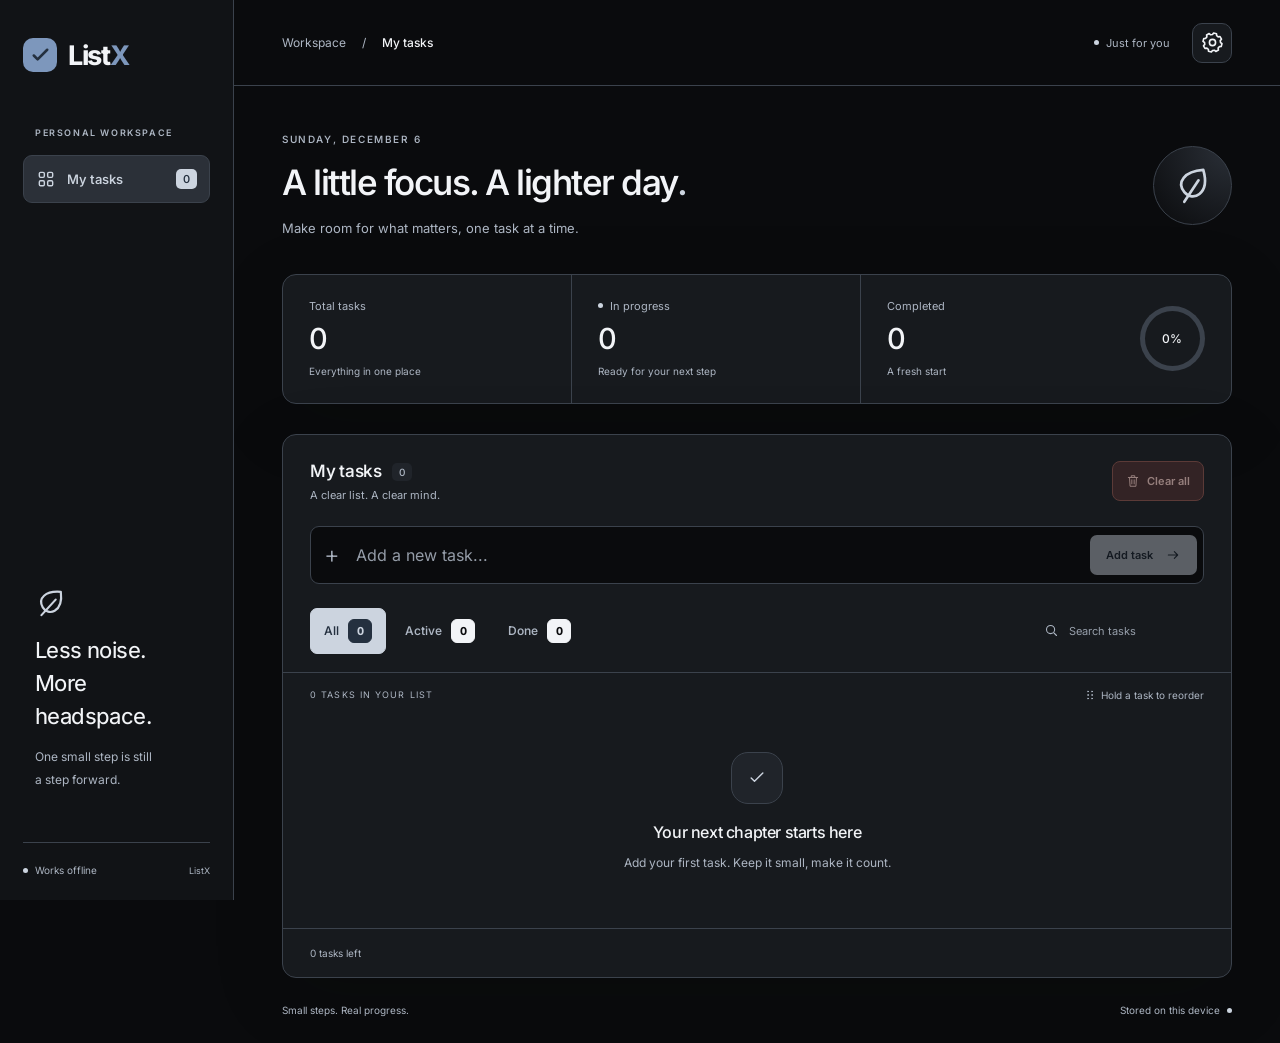
==== commit 53b78ca8: "v7: refined type sizes, Obsidian defaults and new app icon" ====
--- a/index.html
+++ b/index.html
@@ -1,17 +1,17 @@
 <!doctype html>
-<html lang="en" data-theme="dark">
+<html lang="en" data-theme="obsidian" data-size="small">
   <head>
     <meta charset="utf-8" />
     <meta name="viewport" content="width=device-width, initial-scale=1, viewport-fit=cover" />
     <meta name="apple-mobile-web-app-capable" content="yes" />
     <meta name="apple-mobile-web-app-status-bar-style" content="black-translucent" />
-    <link rel="apple-touch-icon" href="imgs/icon-192.png" />
-    <meta name="theme-color" content="#101816" />
+    <link rel="apple-touch-icon" href="imgs/apple-touch-icon.png" />
+    <meta name="theme-color" content="#0a0b0d" />
     <meta
       name="description"
       content="A little structure for a clearer day. ListX is your private, offline-first task list."
     />
-    <link rel="icon" href="imgs/icon-192.png" />
+    <link rel="icon" type="image/svg+xml" href="imgs/icon.svg" />
     <link rel="manifest" href="manifest.json" />
     <link rel="stylesheet" href="css/style.css" />
     <title>ListX · Your space to focus</title>
@@ -29,12 +29,12 @@
           "light-sage",
         ].includes(t)
           ? t
-          : "dark";
+          : "obsidian";
         const a = JSON.parse(localStorage.getItem(prefix + "listx-appearance") || "{}");
         if (["inter", "system", "editorial", "mono"].includes(a.font))
           document.documentElement.dataset.font = a.font;
         if (["small", "compact", "comfortable", "large"].includes(a.size))
-          document.documentElement.dataset.size = a.size;
+          document.documentElement.dataset.size = a.sizeVersion === 2 ? a.size : ({small:"small",compact:"compact",comfortable:"large",large:"large"}[a.size]);
       } catch {}
     </script>
   </head>
@@ -348,7 +348,7 @@
             ><span>Graphite<small>Dark violet</small></span
             ><span class="choice-check">✓</span>
           </button>
-<button type="button" class="theme-choice" data-palette="obsidian" aria-pressed="false"><span class="theme-swatch" style="--sample-bg:#0a0b0d;--sample-surface:#20242a;--sample-accent:#ccd4df;"><i></i><b></b></span><span>Obsidian<small>True black</small></span><span class="choice-check">✓</span></button><button type="button" class="theme-choice" data-palette="petrol" aria-pressed="false"><span class="theme-swatch" style="--sample-bg:#0d1c20;--sample-surface:#1d3b41;--sample-accent:#9fd4ce;"><i></i><b></b></span><span>Petrol<small>Deep teal</small></span><span class="choice-check">✓</span></button><button type="button" class="theme-choice" data-palette="espresso" aria-pressed="false"><span class="theme-swatch" style="--sample-bg:#1c1714;--sample-surface:#372c24;--sample-accent:#dfc19c;"><i></i><b></b></span><span>Espresso<small>Warm charcoal</small></span><span class="choice-check">✓</span></button>          <button
+<button type="button" class="theme-choice" data-palette="obsidian" aria-pressed="false"><span class="theme-swatch" style="--sample-bg:#0a0b0d;--sample-surface:#20242a;--sample-accent:#7d97bc;"><i></i><b></b></span><span>Obsidian<small>True black</small></span><span class="choice-check">✓</span></button><button type="button" class="theme-choice" data-palette="petrol" aria-pressed="false"><span class="theme-swatch" style="--sample-bg:#0d1c20;--sample-surface:#1d3b41;--sample-accent:#9fd4ce;"><i></i><b></b></span><span>Petrol<small>Deep teal</small></span><span class="choice-check">✓</span></button><button type="button" class="theme-choice" data-palette="espresso" aria-pressed="false"><span class="theme-swatch" style="--sample-bg:#1c1714;--sample-surface:#372c24;--sample-accent:#dfc19c;"><i></i><b></b></span><span>Espresso<small>Warm charcoal</small></span><span class="choice-check">✓</span></button>          <button
             type="button"
             class="theme-choice"
             data-palette="light"
@@ -411,18 +411,11 @@
       </section>
       <section class="settings-section">
         <h3>Task text size</h3>
-        <div class="size-options" role="group" aria-label="Task text size"><button type="button" data-size-option="small" aria-pressed="false"><span>Aa</span>Small<small>13px</small></button>
-          <button type="button" data-size-option="compact" aria-pressed="false">
-            <span>Aa</span>Compact<small>15px</small></button
-          ><button
-            type="button"
-            data-size-option="comfortable"
-            aria-pressed="true"
-          >
-            <span>Aa</span>Comfort<small>17px</small></button
-          ><button type="button" data-size-option="large" aria-pressed="false">
-            <span>Aa</span>Large<small>20px</small>
-          </button>
+        <div class="size-options" role="group" aria-label="Task text size">
+          <button type="button" data-size-option="small" aria-pressed="true"><span style="font-size:14px">Aa</span>14px<small>Default</small></button>
+          <button type="button" data-size-option="compact" aria-pressed="false"><span style="font-size:15px">Aa</span>15px</button>
+          <button type="button" data-size-option="comfortable" aria-pressed="false"><span style="font-size:16px">Aa</span>16px</button>
+          <button type="button" data-size-option="large" aria-pressed="false"><span style="font-size:17px">Aa</span>17px</button>
         </div>
       </section>
       <div class="settings-preview">
--- a/css/style.css
+++ b/css/style.css
@@ -1228,7 +1228,7 @@
 }
 /* Revision 2: coordinated palettes and device-local appearance settings. */
 :root {
-  --task-size: 17px;
+  --task-size: 14px;
   --ui-font: Inter, Tajawal, system-ui, sans-serif;
   --task-font: Inter, Tajawal, system-ui, sans-serif;
   --danger-fill: #57302c;
@@ -1332,7 +1332,7 @@
   --task-size: 15px;
 }
 [data-size="large"] {
-  --task-size: 20px;
+  --task-size: 17px;
 }
 body {
   font-family: var(--ui-font);
@@ -1949,7 +1949,7 @@
 [data-theme="petrol"] { color-scheme:dark; --bg:#0c1b20; --sidebar:#0f242a; --surface:#122d34; --raised:#173940; --hover:#1b444b; --border:#2c5259; --text:#eaf7f6; --muted:#9dbfc2; --accent:#7dd9d1; --accent-ink:#103733; --ring:#7dd9d1; }
 [data-theme="espresso"] { color-scheme:dark; --bg:#1b1512; --sidebar:#211a16; --surface:#29201b; --raised:#382a22; --hover:#443329; --border:#574236; --text:#fcf1e9; --muted:#c0ad9e; --accent:#eac293; --accent-ink:#3a2819; --ring:#eac293; }
 [data-font="mono"] { --task-font:ui-monospace, 'SFMono-Regular', Consolas, 'Liberation Mono', Tajawal, monospace; }
-[data-size="small"] { --task-size:13px; }
+[data-size="small"] { --task-size:14px; }
 .font-options button[data-font-option="mono"] > span { font-family:ui-monospace,monospace; }
 .size-options button[data-size-option="small"] > span { font-size:13px; }
 .font-options,.size-options { grid-template-columns:repeat(4,minmax(0,1fr)); }
@@ -2014,3 +2014,12 @@
  .task { padding-left:8px;padding-right:4px;gap:6px; }
  .task-actions button { width:30px;min-width:30px; }
 }
+
+/* Obsidian: requested blue only on the brand and task checkboxes. */
+[data-theme="obsidian"] .brand-x { color:#7d97bc; }
+[data-theme="obsidian"] .brand-mark { background:#7d97bc; }
+[data-theme="obsidian"] .task-checkbox { border-color:#aab9cd; }
+[data-theme="obsidian"] .task-checkbox:checked { background:#7d97bc; border-color:#7d97bc; }
+
+/* Four task sizes; existing saved size slots remain compatible. */
+[data-size="comfortable"] { --task-size:16px; }
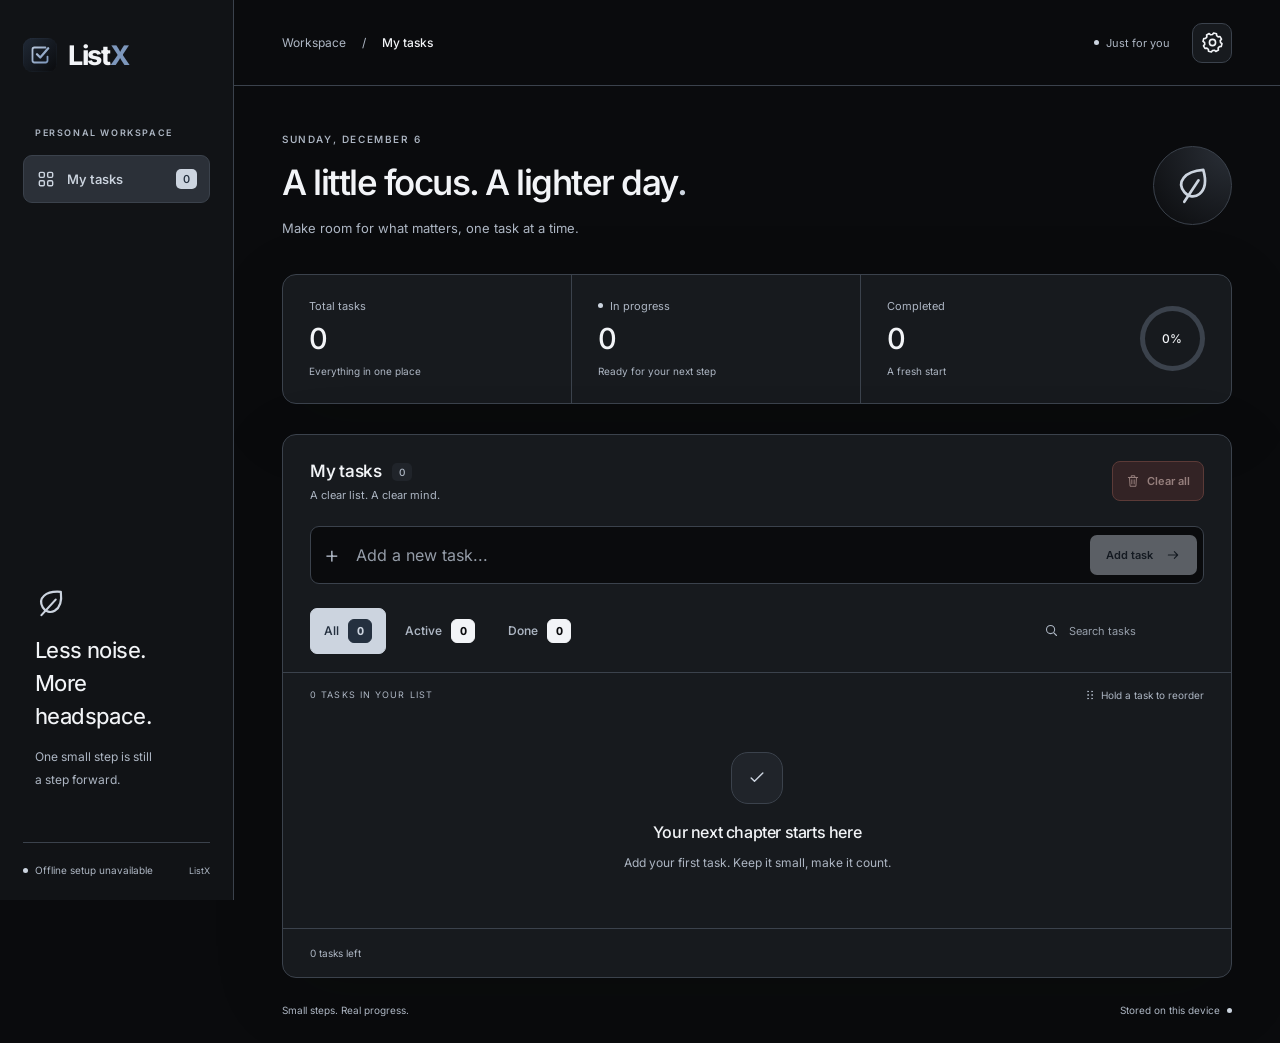
==== commit 674e2cdf: "v9: one-tap update prompt, app-icon brand mark When a new service worker finishes installing, a mand" ====
--- a/index.html
+++ b/index.html
@@ -1,5 +1,5 @@
 <!doctype html>
-<html lang="en" data-theme="obsidian" data-size="small">
+<html lang="en" data-theme="obsidian">
   <head>
     <meta charset="utf-8" />
     <meta name="viewport" content="width=device-width, initial-scale=1, viewport-fit=cover" />
@@ -14,6 +14,8 @@
     <link rel="icon" type="image/svg+xml" href="imgs/icon.svg" />
     <link rel="manifest" href="manifest.json" />
     <link rel="stylesheet" href="css/style.css" />
+    <link rel="preload" href="fonts/inter-var-latin.woff2" as="font" type="font/woff2" crossorigin />
+    <link rel="preload" href="fonts/tajawal-500-arabic.woff2" as="font" type="font/woff2" crossorigin />
     <title>ListX · Your space to focus</title>
     <script>
       try {
@@ -33,8 +35,15 @@
         const a = JSON.parse(localStorage.getItem(prefix + "listx-appearance") || "{}");
         if (["inter", "system", "editorial", "mono"].includes(a.font))
           document.documentElement.dataset.font = a.font;
-        if (["small", "compact", "comfortable", "large"].includes(a.size))
-          document.documentElement.dataset.size = a.sizeVersion === 2 ? a.size : ({small:"small",compact:"compact",comfortable:"large",large:"large"}[a.size]);
+        const v2 = { small: 14, compact: 15, comfortable: 16, large: 17 };
+        const v1 = { small: 14, compact: 15, comfortable: 17, large: 17 };
+        let px = 14;
+        if (a.sizeVersion === 3 && isFinite(parseFloat(a.sizePx)))
+          px = parseFloat(a.sizePx);
+        else if (Object.hasOwn(v2, a.size))
+          px = (a.sizeVersion === 2 ? v2 : v1)[a.size];
+        px = Math.min(22, Math.max(12, Math.round(px * 10) / 10));
+        document.documentElement.style.setProperty("--task-size", px + "px");
       } catch {}
     </script>
   </head>
@@ -92,7 +101,42 @@
       <aside class="sidebar">
         <a class="brand" href="./" aria-label="ListX home"
           ><span class="brand-mark"
-            ><svg><use href="#i-check" /></svg></span
+            ><svg viewBox="0 0 512 512" aria-hidden="true"
+              ><defs
+                ><linearGradient id="bm-base" x2="1" y2="1"
+                  ><stop stop-color="#202936" /><stop
+                    offset="1"
+                    stop-color="#0a0b0d" /></linearGradient
+                ><linearGradient id="bm-gloss" x2="1" y2="1"
+                  ><stop class="bm-from" stop-color="#b9cee8" /><stop
+                    class="bm-to"
+                    offset="1"
+                    stop-color="#7d97bc" /></linearGradient></defs
+              ><rect width="512" height="512" rx="112" fill="url(#bm-base)" />
+              <rect
+                x="18"
+                y="18"
+                width="476"
+                height="476"
+                rx="96"
+                fill="none"
+                stroke="#ffffff"
+                stroke-opacity=".07"
+                stroke-width="2" />
+              <path
+                d="M338 143H172a29 29 0 0 0-29 29v168a29 29 0 0 0 29 29h168a29 29 0 0 0 29-29v-61"
+                fill="none"
+                stroke="url(#bm-gloss)"
+                stroke-width="27"
+                stroke-linecap="round" />
+              <path
+                d="m211 244 49 49 120-138"
+                fill="none"
+                stroke="url(#bm-gloss)"
+                stroke-width="34"
+                stroke-linecap="round"
+                stroke-linejoin="round" /></svg
+          ></span
           >List<span class="brand-x">X</span></a
         >
         <div class="workspace-label">PERSONAL WORKSPACE</div>
@@ -411,12 +455,38 @@
       </section>
       <section class="settings-section">
         <h3>Task text size</h3>
-        <div class="size-options" role="group" aria-label="Task text size">
-          <button type="button" data-size-option="small" aria-pressed="true"><span style="font-size:14px">Aa</span>14px<small>Default</small></button>
-          <button type="button" data-size-option="compact" aria-pressed="false"><span style="font-size:15px">Aa</span>15px</button>
-          <button type="button" data-size-option="comfortable" aria-pressed="false"><span style="font-size:16px">Aa</span>16px</button>
-          <button type="button" data-size-option="large" aria-pressed="false"><span style="font-size:17px">Aa</span>17px</button>
+        <p>Type the exact size you want, decimals included.</p>
+        <div class="size-field">
+          <button
+            type="button"
+            class="size-step"
+            id="size-decrease"
+            aria-label="Decrease task text size"
+          >
+            −
+          </button>
+          <div class="size-input-wrap">
+            <input
+              id="size-input"
+              type="text"
+              inputmode="decimal"
+              autocomplete="off"
+              spellcheck="false"
+              aria-label="Task text size in pixels"
+            /><span class="size-unit" aria-hidden="true">px</span>
+          </div>
+          <button
+            type="button"
+            class="size-step"
+            id="size-increase"
+            aria-label="Increase task text size"
+          >
+            +
+          </button>
         </div>
+        <p class="settings-detail">
+          Any number from 12 to 22. No need to type px.
+        </p>
       </section>
       <div class="settings-preview">
         <span>LIVE PREVIEW</span>
@@ -457,6 +527,29 @@
         </button>
       </div>
     </dialog>
+    <div class="update-overlay" id="update-overlay" hidden>
+      <div
+        class="update-modal"
+        role="alertdialog"
+        aria-modal="true"
+        aria-labelledby="update-title"
+        aria-describedby="update-text"
+      >
+        <h2 id="update-title">A new version of ListX is ready</h2>
+        <p id="update-text">
+          Update now to get the latest improvements. Your tasks and settings
+          stay exactly as they are.
+        </p>
+        <p id="update-error" hidden>
+          The update could not finish. You can try again, or keep using the
+          current version for now.
+        </p>
+        <button type="button" id="update-button">Update</button>
+        <button type="button" id="update-later" hidden>
+          Keep current version
+        </button>
+      </div>
+    </div>
     <div class="toast" id="toast" role="status" hidden>
       <span id="toast-message"></span
       ><button type="button" id="undo-button" hidden>Undo</button
--- a/css/style.css
+++ b/css/style.css
@@ -154,15 +154,16 @@
   width: 34px;
   height: 34px;
   border-radius: 10px;
-  background: var(--accent);
-  color: var(--accent-ink);
+  color: var(--accent);
   margin-right: 11px;
 }
 .brand-mark svg {
-  width: 23px;
-  height: 23px;
-  stroke-width: 2.7;
-}
+  width: 34px;
+  height: 34px;
+  border-radius: 9px;
+}
+.brand-mark .bm-from { stop-color: color-mix(in srgb, currentColor 55%, #ffffff); }
+.brand-mark .bm-to { stop-color: currentColor; }
 .brand-x {
   color: var(--accent);
 }
@@ -969,12 +970,11 @@
   .brand-mark {
     width: 30px;
     height: 30px;
-    border-radius: 9px;
     margin-right: 9px;
   }
   .brand-mark svg {
-    width: 20px;
-    height: 20px;
+    width: 30px;
+    height: 30px;
   }
   .workspace-label,
   .nav-item,
@@ -1013,7 +1013,7 @@
     height: 34px;
   }
   main {
-    padding: 30px 18px 24px;
+    padding: 30px 10px 24px;
   }
   .intro {
     margin-bottom: 26px;
@@ -1180,8 +1180,8 @@
 }
 @media (max-width: 350px) {
   main {
-    padding-left: 12px;
-    padding-right: 12px;
+    padding-left: 7px;
+    padding-right: 7px;
   }
   .sidebar {
     padding-left: 18px;
@@ -1328,12 +1328,6 @@
 [data-font="editorial"] {
   --task-font: Georgia, "Times New Roman", Tajawal, serif;
 }
-[data-size="compact"] {
-  --task-size: 15px;
-}
-[data-size="large"] {
-  --task-size: 17px;
-}
 body {
   font-family: var(--ui-font);
 }
@@ -1648,15 +1642,13 @@
 [data-theme^="light"] .choice-check {
   color: var(--ring);
 }
-.font-options,
-.size-options {
+.font-options {
   display: grid;
   grid-template-columns: repeat(3, minmax(0, 1fr));
   gap: 8px;
   margin-top: 13px;
 }
-.font-options button,
-.size-options button {
+.font-options button {
   min-width: 0;
   border: 1px solid var(--border);
   border-radius: 8px;
@@ -1670,8 +1662,7 @@
   gap: 5px;
   min-height: 72px;
 }
-.font-options button[aria-pressed="true"],
-.size-options button[aria-pressed="true"] {
+.font-options button[aria-pressed="true"] {
   border-color: var(--ring);
   color: var(--text);
   background: var(--hover);
@@ -1690,21 +1681,68 @@
 .font-options button[data-font-option="editorial"] > span {
   font-family: Georgia, serif;
 }
-.font-options small,
-.size-options small {
+.font-options small {
   font-size: 9px;
   color: var(--muted);
 }
-.size-options button > span {
-  font-size: 18px;
-  line-height: 1.4;
+.size-field {
+  display: flex;
+  align-items: stretch;
+  gap: 8px;
+  margin-top: 13px;
+}
+.size-input-wrap {
+  position: relative;
+  flex: 1;
+  min-width: 0;
+  display: flex;
+  align-items: center;
+}
+.size-input-wrap input {
+  width: 100%;
+  min-height: 52px;
+  padding: 10px 40px 10px 16px;
+  border: 1px solid var(--border);
+  border-radius: 10px;
+  background: var(--bg);
   color: var(--text);
-}
-.size-options button[data-size-option="compact"] > span {
-  font-size: 15px;
-}
-.size-options button[data-size-option="large"] > span {
-  font-size: 20px;
+  font-size: 17px;
+  font-weight: 600;
+  font-variant-numeric: tabular-nums;
+  text-align: center;
+}
+.size-input-wrap input:focus-visible {
+  outline: 2px solid var(--ring);
+  outline-offset: 1px;
+  border-color: var(--ring);
+}
+.size-unit {
+  position: absolute;
+  right: 14px;
+  color: var(--muted);
+  font-size: 12px;
+  pointer-events: none;
+}
+.size-step {
+  width: 52px;
+  min-height: 52px;
+  flex-shrink: 0;
+  border: 1px solid var(--border);
+  border-radius: 10px;
+  background: var(--bg);
+  color: var(--text);
+  font-size: 22px;
+  font-weight: 500;
+  display: grid;
+  place-items: center;
+  padding: 0;
+}
+.size-step:hover {
+  background: var(--hover);
+  border-color: var(--ring);
+}
+.size-step:active {
+  transform: scale(0.95);
 }
 .settings-section .settings-detail {
   font-size: 10px;
@@ -1874,8 +1912,7 @@
   .settings-bottom {
     padding: 12px 20px;
   }
-  .font-options button,
-  .size-options button {
+  .font-options button {
     font-size: 10px;
   }
   .workspace-footer {
@@ -1915,8 +1952,7 @@
   .settings-heading h2 {
     font-size: 20px;
   }
-  .font-options button,
-  .size-options button {
+  .font-options button {
     font-size: 9px;
   }
   .settings-section {
@@ -1949,15 +1985,25 @@
 [data-theme="petrol"] { color-scheme:dark; --bg:#0c1b20; --sidebar:#0f242a; --surface:#122d34; --raised:#173940; --hover:#1b444b; --border:#2c5259; --text:#eaf7f6; --muted:#9dbfc2; --accent:#7dd9d1; --accent-ink:#103733; --ring:#7dd9d1; }
 [data-theme="espresso"] { color-scheme:dark; --bg:#1b1512; --sidebar:#211a16; --surface:#29201b; --raised:#382a22; --hover:#443329; --border:#574236; --text:#fcf1e9; --muted:#c0ad9e; --accent:#eac293; --accent-ink:#3a2819; --ring:#eac293; }
 [data-font="mono"] { --task-font:ui-monospace, 'SFMono-Regular', Consolas, 'Liberation Mono', Tajawal, monospace; }
-[data-size="small"] { --task-size:14px; }
 .font-options button[data-font-option="mono"] > span { font-family:ui-monospace,monospace; }
-.size-options button[data-size-option="small"] > span { font-size:13px; }
-.font-options,.size-options { grid-template-columns:repeat(4,minmax(0,1fr)); }
+.font-options { grid-template-columns:repeat(4,minmax(0,1fr)); }
 .filter span { display:inline-flex;align-items:center;justify-content:center;min-width:24px;min-height:24px;padding:2px 6px;background:var(--text);color:var(--bg);border:1px solid var(--text);font-weight:750;font-size:11px;border-radius:6px;font-variant-numeric:tabular-nums; }
 .filter.selected span { background:var(--accent-ink);color:var(--accent);border-color:var(--accent-ink); }
 .toast { background:var(--surface);color:var(--text);border:1px solid var(--border);border-left:3px solid var(--accent);bottom:calc(18px + env(safe-area-inset-bottom,0px) + var(--keyboard-inset,0px));border-radius:14px;gap:12px;padding:10px 12px;font-size:13px;z-index:20; }
 .toast #undo-button { background:var(--accent);color:var(--accent-ink);border-radius:9px;padding:8px 14px;min-height:44px;font-size:13px;font-weight:700; }
 .toast #dismiss-toast { min-width:40px;min-height:44px;color:var(--muted); }
+/* Update modal: fixed colors so the green stays identical in every theme. */
+.update-overlay { position:fixed;inset:0;z-index:2000;display:flex;align-items:center;justify-content:center;padding:24px;background:rgba(9,12,16,.62);backdrop-filter:blur(6px);-webkit-backdrop-filter:blur(6px); }
+.update-overlay[hidden] { display:none; }
+.update-modal { width:100%;max-width:340px;margin-bottom:12vh;background:var(--surface);color:var(--text);border:1px solid var(--border);border-radius:18px;box-shadow:0 24px 70px #0008;padding:26px 24px 24px;text-align:center; }
+.update-modal h2 { margin:0 0 10px;font-size:19px;line-height:1.35;font-weight:700; }
+.update-modal p { margin:0 0 20px;font-size:14px;line-height:1.6;color:var(--muted); }
+.update-modal #update-button { width:100%;min-height:48px;border-radius:12px;border:1.5px solid #16a34a;background:rgba(22,163,74,.12);color:#16a34a;font-size:15px;font-weight:700;letter-spacing:.2px; }
+.update-modal #update-button:active { background:rgba(22,163,74,.22); }
+.update-modal #update-button:disabled { opacity:.7; }
+.update-modal #update-error { margin:0 0 20px;font-size:13px;line-height:1.6;color:#b45309; }
+[data-theme="dark"] .update-modal #update-error, [data-theme="dark-blue"] .update-modal #update-error, [data-theme="obsidian"] .update-modal #update-error, [data-theme="graphite"] .update-modal #update-error, [data-theme="petrol"] .update-modal #update-error, [data-theme="espresso"] .update-modal #update-error { color:#f0b35c; }
+.update-modal #update-later { width:100%;min-height:44px;margin-top:10px;background:none;border:0;color:var(--muted);font-size:13px;text-decoration:underline; }
 #settings-button svg { width:23px;height:23px;stroke-width:1.7; }
 @media(max-width:700px) {
  .topbar { padding-top:calc(15px + env(safe-area-inset-top,0px)); }
@@ -2001,7 +2047,7 @@
  #settings-button { position:absolute;right:20px;top:calc(15px + env(safe-area-inset-top,0px));width:40px;height:40px; }
  .topbar { height:44px;padding-top:0; }
  #task-input { font-size:16px; }
- .task { padding:12px 7px 12px 12px;gap:8px; }
+ .task { padding:12px 4px 12px 8px;gap:7px; }
  .task-actions { margin-left:0;gap:0; }
  .task-actions button { width:32px;min-width:32px;min-height:44px;padding:0; }
  .task-actions svg { width:14px;height:14px; }
@@ -2011,15 +2057,14 @@
 @media(max-width:350px) {
  .sidebar { padding-left:18px;padding-right:69px; }
  #settings-button { right:15px; }
- .task { padding-left:8px;padding-right:4px;gap:6px; }
+ .task { padding-left:6px;padding-right:3px;gap:6px; }
  .task-actions button { width:30px;min-width:30px; }
 }
 
 /* Obsidian: requested blue only on the brand and task checkboxes. */
 [data-theme="obsidian"] .brand-x { color:#7d97bc; }
-[data-theme="obsidian"] .brand-mark { background:#7d97bc; }
+[data-theme="obsidian"] .brand-mark { color:#7d97bc; }
 [data-theme="obsidian"] .task-checkbox { border-color:#aab9cd; }
 [data-theme="obsidian"] .task-checkbox:checked { background:#7d97bc; border-color:#7d97bc; }
 
 /* Four task sizes; existing saved size slots remain compatible. */
-[data-size="comfortable"] { --task-size:16px; }
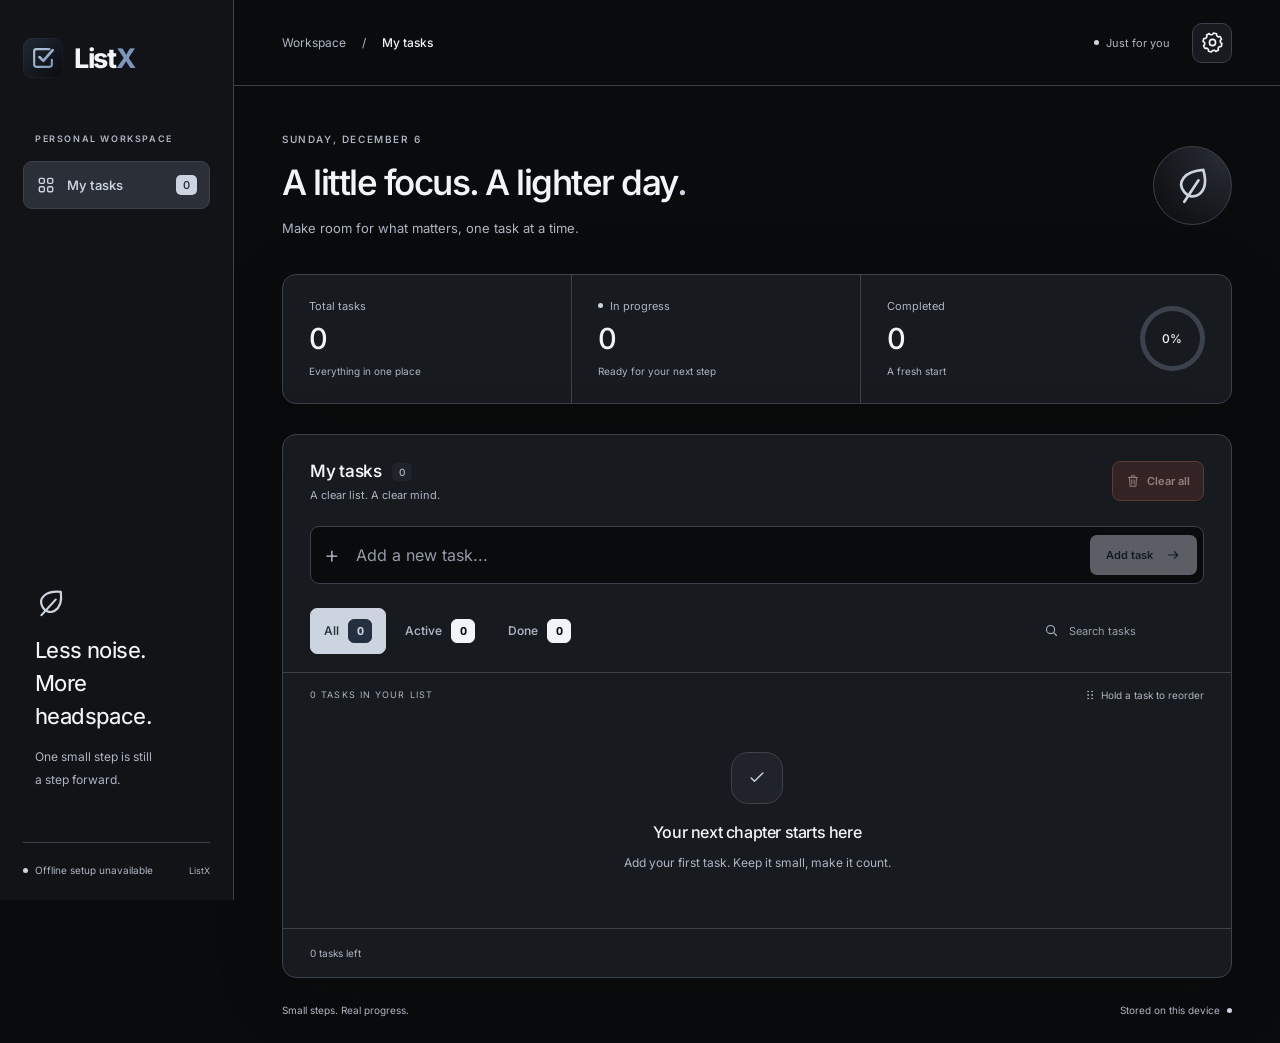
==== commit a1ff1231: "v12: icon-only Clear completed button with confirmation modal" ====
--- a/index.html
+++ b/index.html
@@ -88,6 +88,18 @@
         </symbol>
         <symbol id="i-trash" viewBox="0 0 24 24">
           <path d="M4 6h16M9 6V3h6v3M6 6l1 15h10l1-15M10 10v7m4-7v7" />
+        </symbol>
+        <symbol id="i-check-remove" viewBox="0 0 24 24">
+          <rect
+            x="2.2"
+            y="3.3"
+            width="14.6"
+            height="15.2"
+            rx="4.2"
+            stroke-width="2.2"
+          />
+          <path d="m5.6 11.5 2.8 2.8 5.9-6.7" stroke-width="2.2" />
+          <path d="m17.2 16 4.8 4.8m0-4.8-4.8 4.8" stroke-width="2.2" />
         </symbol>
         <symbol id="i-arrow" viewBox="0 0 24 24">
           <path d="M5 12h14m-5-5 5 5-5 5" />
@@ -312,9 +324,11 @@
                 type="button"
                 class="text-button"
                 id="clear-completed"
+                aria-label="Clear completed tasks"
+                title="Clear completed tasks"
                 hidden
               >
-                Clear completed
+                <svg><use href="#i-check-remove" /></svg>
               </button>
             </footer>
           </section>
@@ -524,6 +538,32 @@
           Keep tasks</button
         ><button type="button" class="danger-button" id="clear-confirm">
           Clear all
+        </button>
+      </div>
+    </dialog>
+    <dialog
+      id="clear-completed-dialog"
+      aria-labelledby="clear-completed-title"
+    >
+      <p class="eyebrow">TIDY UP</p>
+      <h2 id="clear-completed-title">Clear completed tasks?</h2>
+      <p id="clear-completed-description">
+        Only finished tasks are removed. You can undo this right after
+        clearing.
+      </p>
+      <div class="dialog-buttons">
+        <button
+          type="button"
+          class="secondary-button"
+          id="clear-completed-cancel"
+        >
+          Keep tasks</button
+        ><button
+          type="button"
+          class="danger-button"
+          id="clear-completed-confirm"
+        >
+          Clear completed
         </button>
       </div>
     </dialog>
--- a/css/style.css
+++ b/css/style.css
@@ -151,15 +151,15 @@
 .brand-mark {
   display: grid;
   place-items: center;
-  width: 34px;
-  height: 34px;
+  width: 40px;
+  height: 40px;
   border-radius: 10px;
   color: var(--accent);
   margin-right: 11px;
 }
 .brand-mark svg {
-  width: 34px;
-  height: 34px;
+  width: 40px;
+  height: 40px;
   border-radius: 9px;
 }
 .brand-mark .bm-from { stop-color: color-mix(in srgb, currentColor 55%, #ffffff); }
@@ -968,13 +968,13 @@
     font-size: 25px;
   }
   .brand-mark {
-    width: 30px;
-    height: 30px;
+    width: 36px;
+    height: 36px;
     margin-right: 9px;
   }
   .brand-mark svg {
-    width: 30px;
-    height: 30px;
+    width: 36px;
+    height: 36px;
   }
   .workspace-label,
   .nav-item,
@@ -1372,6 +1372,28 @@
 }
 #clear-all:disabled {
   opacity: 0.55;
+}
+#clear-completed {
+  padding: 8px;
+  min-width: 40px;
+  min-height: 36px;
+  justify-content: center;
+  border: 1px solid var(--danger-border);
+  background: var(--danger-fill);
+  color: var(--danger-text);
+  border-radius: 8px;
+  transition:
+    filter 0.15s,
+    background 0.15s,
+    color 0.15s,
+    transform 0.15s;
+}
+#clear-completed svg {
+  width: 18px;
+  height: 18px;
+}
+#clear-completed:not(:disabled):hover {
+  filter: brightness(1.15);
 }
 .filters {
   background: transparent;
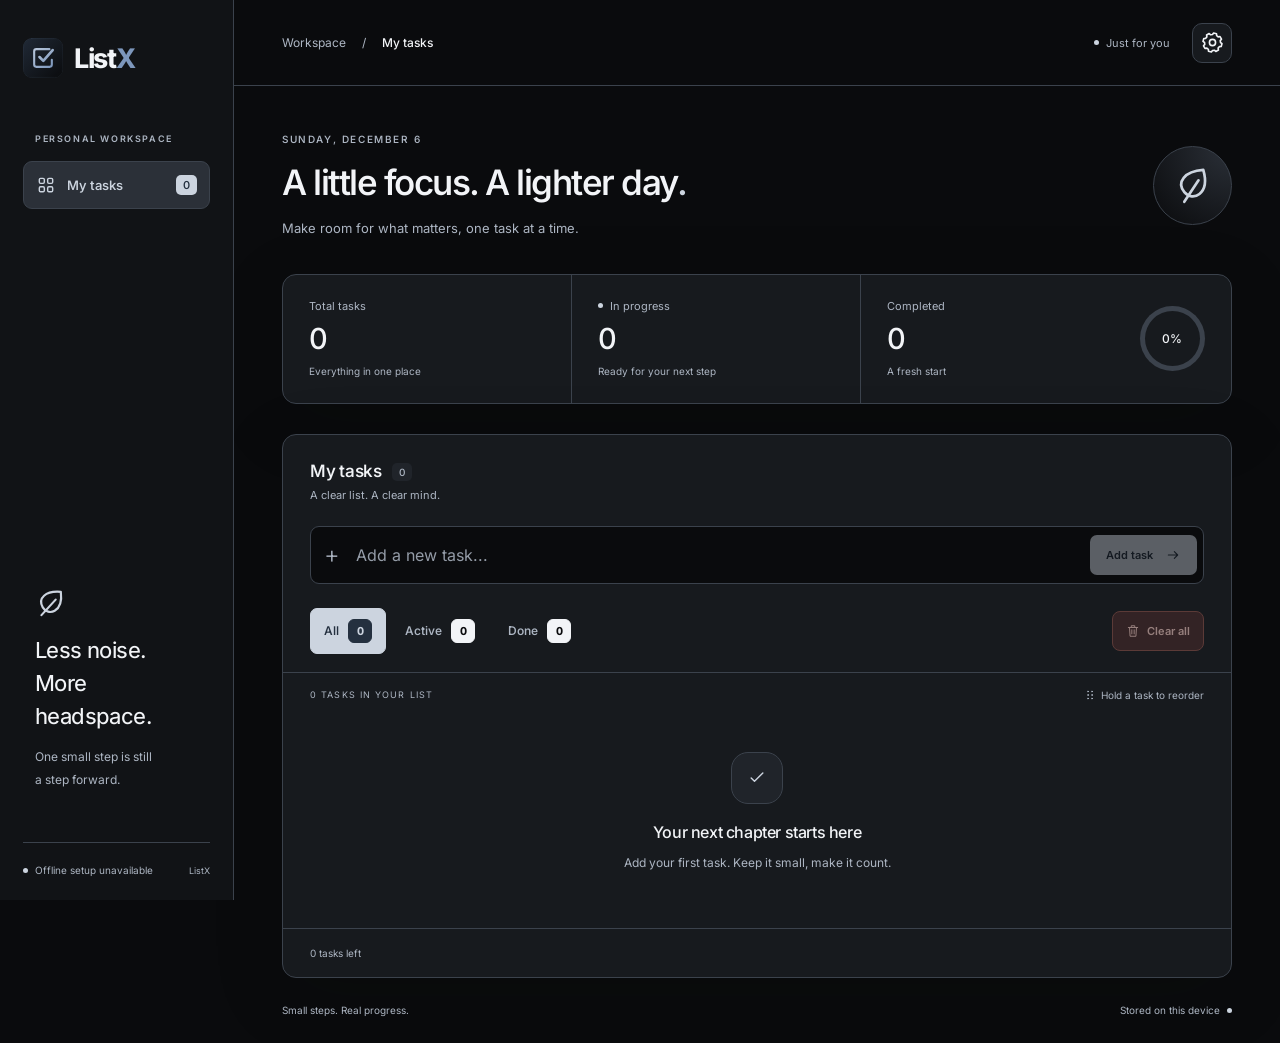
==== commit 075401f5: "v14: remove search and lower Clear all into its place" ====
--- a/index.html
+++ b/index.html
@@ -78,10 +78,6 @@
           <path
             d="M12 2v2m0 16v2M2 12h2m16 0h2M5 5l1.5 1.5m11 11L19 19M5 19l1.5-1.5m11-11L19 5"
           />
-        </symbol>
-        <symbol id="i-search" viewBox="0 0 24 24">
-          <circle cx="10.5" cy="10.5" r="6.5" />
-          <path d="m16 16 4 4" />
         </symbol>
         <symbol id="i-edit" viewBox="0 0 24 24">
           <path d="m15 5 4 4M4 20l5-1L20 8a2.8 2.8 0 0 0-4-4L5 15l-1 5Z" />
@@ -241,14 +237,6 @@
                 <h2>My tasks <span id="heading-count">0</span></h2>
                 <p>A clear list. A clear mind.</p>
               </div>
-              <button
-                class="text-button danger"
-                id="clear-all"
-                type="button"
-                disabled
-              >
-                <svg><use href="#i-trash" /></svg>Clear all
-              </button>
             </div>
             <form id="add-form" autocomplete="off">
               <label class="sr-only" for="task-input">New task</label
@@ -293,16 +281,14 @@
                   Done <span id="filter-completed">0</span>
                 </button>
               </div>
-              <div class="search-field">
-                <svg><use href="#i-search" /></svg
-                ><label class="sr-only" for="search-input">Search tasks</label
-                ><input
-                  id="search-input"
-                  type="search"
-                  placeholder="Search tasks"
-                  autocomplete="off"
-                />
-              </div>
+              <button
+                class="text-button danger"
+                id="clear-all"
+                type="button"
+                disabled
+              >
+                <svg><use href="#i-trash" /></svg>Clear all
+              </button>
             </div>
             <div class="list-label">
               <span id="list-summary">YOUR LIST</span
@@ -570,12 +556,13 @@
     <div class="update-overlay" id="update-overlay" hidden>
       <div
         class="update-modal"
+        tabindex="-1"
         role="alertdialog"
         aria-modal="true"
         aria-labelledby="update-title"
         aria-describedby="update-text"
       >
-        <h2 id="update-title">A new version of ListX is ready</h2>
+        <h2 id="update-title">A new version of <span class="update-brand">List<span class="brand-x">X</span></span> is ready</h2>
         <p id="update-text">
           Update now to get the latest improvements. Your tasks and settings
           stay exactly as they are.
--- a/css/style.css
+++ b/css/style.css
@@ -560,6 +560,7 @@
   color: #291b18;
 }
 .list-toolbar {
+  flex-wrap: wrap;
   border-bottom: 1px solid var(--border);
   display: flex;
   align-items: center;
@@ -596,25 +597,6 @@
 }
 .filter:hover {
   color: var(--text);
-}
-.search-field {
-  display: flex;
-  align-items: center;
-  gap: 8px;
-  max-width: 160px;
-}
-.search-field svg {
-  width: 15px;
-  height: 15px;
-  color: var(--muted);
-}
-.search-field input {
-  font-size: 11px;
-  background: none;
-  border: 0;
-  width: 100%;
-  height: 36px;
-  outline-offset: 0;
 }
 .task-list {
   list-style: none;
@@ -924,9 +906,6 @@
   .stat-label {
     font-size: 10px;
   }
-  .search-field {
-    max-width: 120px;
-  }
   .list-toolbar {
     padding-left: 20px;
     padding-right: 20px;
@@ -1107,20 +1086,6 @@
     padding: 8px 9px;
     min-height: 34px;
   }
-  .search-field {
-    max-width: none;
-    flex: 1;
-    min-width: 82px;
-    gap: 5px;
-  }
-  .search-field input {
-    font-size: 10px;
-    min-width: 60px;
-  }
-  .search-field svg {
-    width: 13px;
-    height: 13px;
-  }
   .task {
     padding: 15px;
     gap: 11px;
@@ -1198,15 +1163,6 @@
   }
   .list-toolbar {
     gap: 9px;
-  }
-  .search-field {
-    flex-basis: 100%;
-    border: 1px solid var(--border);
-    padding: 0 10px;
-    border-radius: 6px;
-  }
-  .search-field input {
-    height: 34px;
   }
   .task {
     padding-left: 12px;
@@ -1357,6 +1313,8 @@
   background: var(--hover);
 }
 #clear-all {
+  margin-left: auto;
+  flex-shrink: 0;
   padding: 10px 13px;
   min-height: 40px;
   border: 1px solid var(--danger-border);
@@ -1854,8 +1812,16 @@
     font-size: 11px;
   }
   .list-toolbar {
+    display: grid;
+    grid-template-columns: minmax(0, 1fr);
     padding: 0 15px 17px;
     gap: 14px;
+  }
+  .list-toolbar .filters {
+    justify-self: start;
+  }
+  .list-toolbar #clear-all {
+    justify-self: end;
   }
   .filters {
     gap: 4px;
@@ -1869,17 +1835,6 @@
   .filter span {
     font-size: 9px;
     padding: 2px 4px;
-  }
-  .search-field {
-    flex-basis: 100%;
-    border: 1px solid var(--border);
-    padding: 0 11px;
-    border-radius: 7px;
-    min-width: 0;
-  }
-  .search-field input {
-    height: 39px;
-    font-size: 11px;
   }
   .list-label {
     padding: 15px 15px 5px;
@@ -2014,10 +1969,18 @@
 .toast { background:var(--surface);color:var(--text);border:1px solid var(--border);border-left:3px solid var(--accent);bottom:calc(18px + env(safe-area-inset-bottom,0px) + var(--keyboard-inset,0px));border-radius:14px;gap:12px;padding:10px 12px;font-size:13px;z-index:20; }
 .toast #undo-button { background:var(--accent);color:var(--accent-ink);border-radius:9px;padding:8px 14px;min-height:44px;font-size:13px;font-weight:700; }
 .toast #dismiss-toast { min-width:40px;min-height:44px;color:var(--muted); }
-/* Update modal: fixed colors so the green stays identical in every theme. */
+/* Lock the underlying page, including touch scrolling on mobile Safari.
+   JS saves/restores the scroll offset without changing task data. */
+html.update-open { overflow:hidden;overscroll-behavior:none; }
+html.update-open body { position:fixed;left:0;right:0;width:100%;overflow:hidden; }
+/* The update action stays green; only the wordmark follows the theme. */
 .update-overlay { position:fixed;inset:0;z-index:2000;display:flex;align-items:center;justify-content:center;padding:24px;background:rgba(9,12,16,.62);backdrop-filter:blur(6px);-webkit-backdrop-filter:blur(6px); }
 .update-overlay[hidden] { display:none; }
 .update-modal { width:100%;max-width:340px;margin-bottom:12vh;background:var(--surface);color:var(--text);border:1px solid var(--border);border-radius:18px;box-shadow:0 24px 70px #0008;padding:26px 24px 24px;text-align:center; }
+.update-modal:focus { outline:none; }
+.update-brand { white-space:nowrap;font-weight:850;letter-spacing:-.7px; }
+.update-modal #update-button:focus { outline:none; }
+.update-modal #update-button:focus-visible { outline:none;box-shadow:inset 0 0 0 2px #16a34a,0 0 0 3px color-mix(in srgb,#16a34a 25%,transparent); }
 .update-modal h2 { margin:0 0 10px;font-size:19px;line-height:1.35;font-weight:700; }
 .update-modal p { margin:0 0 20px;font-size:14px;line-height:1.6;color:var(--muted); }
 .update-modal #update-button { width:100%;min-height:48px;border-radius:12px;border:1.5px solid #16a34a;background:rgba(22,163,74,.12);color:#16a34a;font-size:15px;font-weight:700;letter-spacing:.2px; }
